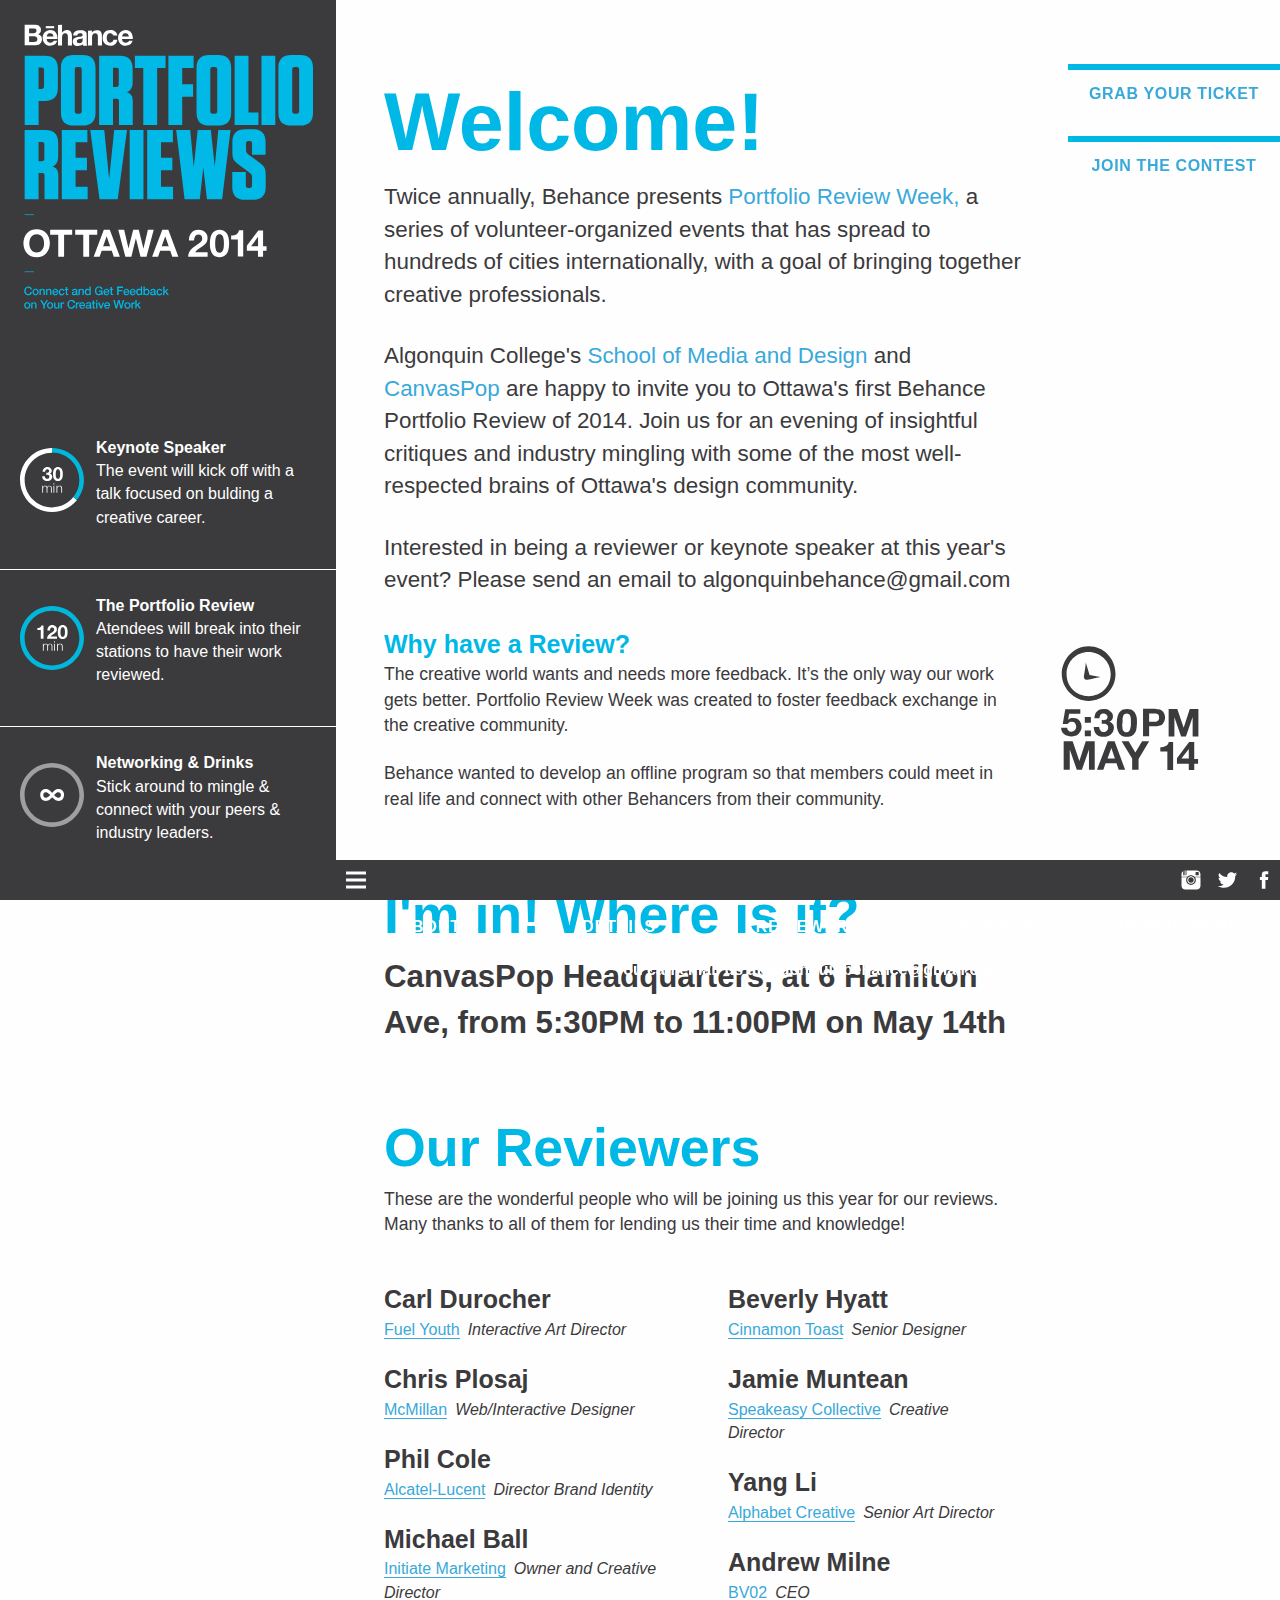
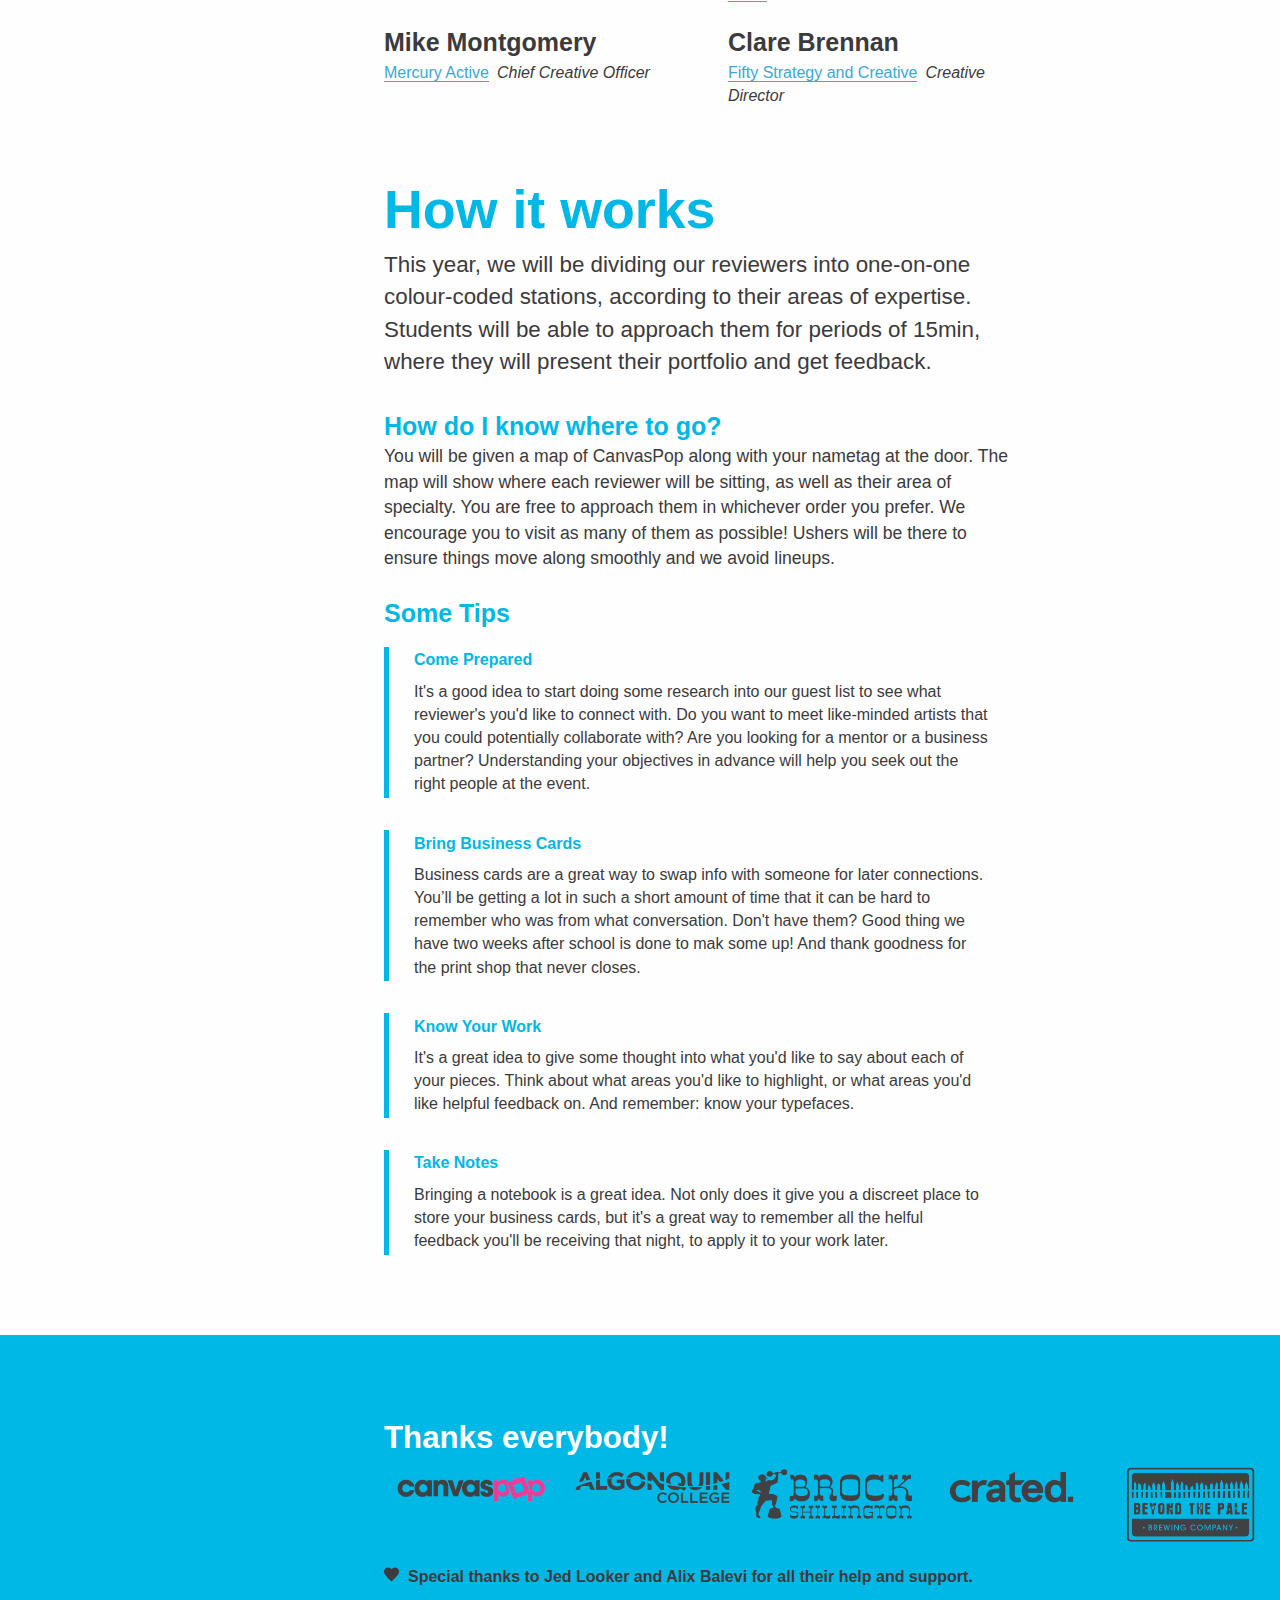
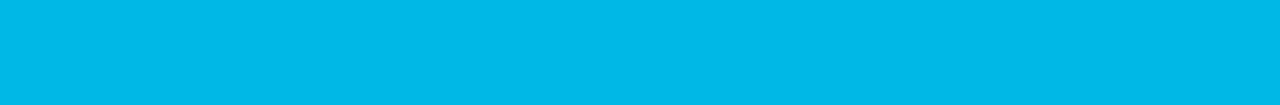
==== index.html @ 00e7b871 "Final Validation Errors" ====
<!doctype html>
<html>

<head>
    <meta charset="UTF-8">
    <meta name="handheldfriendly" content="true">
    <meta name="mobileoptimized" content="240">
    <meta name="viewport" content="width=device-width,intial-scale=1">
    <link href="css/general.css" rel="stylesheet">
	<link href="css/grid.css" rel="stylesheet">
	<link href="css/nav.css" rel="stylesheet">
    <title>Behance Portfolio Review 2014 · Ottawa</title>
    <link rel="shortcut icon" href='favicon.ico'>
	<link rel="aplle-touch-icon" href='apple-touch-icon.png'>
	<link rel="stylesheet" type="text/css" href="css/normalize.css" />
	<link rel="stylesheet" type="text/css" href="css/component.css" />
	<script src="js/modernizr.custom.js"></script>
    <meta name="description" content="Algonquin College and CanvasPop are happy to invite you to Ottawa's first Behance Portfolio Review of 2014. Join us for an evening of insightful critiques and industry mingling with some of the most well-respected brains of Ottawa's design community.">
    <meta name="author" content="Algonquin College Behance Portfolio Review">
</head>

<body>
	
	<div class="side-nav cl-effect-5">
		<a href="http://algonquinbehance.eventbrite.ca" class="get-ticket brand cuatro space" target="_blank">Grab your ticket</a>
		<a href="contest.html" class="get-ticket contest brand cuatro space">Join the contest</a>
		<img class="date-time" src="images/date-time.svg" alt="Event will be on May 14th ad 5:30pm">
	</div>
	
	<header class="grid">
		<a href="index.html" class="title unit unit-xs-1 unit-s-1 unit-m-1 unit-l-1"><img src="images/behance-title.svg" alt="event title"></a>
		<div class="schedule grid">
			<div class="schedule-part unit unit-xs-1 unit-s-1 unit-m-1 unit-l-1">
				<img class="icon-top" alt="" src="images/schedule1.svg">
				<p class="brand cinco">Keynote Speaker</p>
				<p class="cinco">The event will kick off with a talk focused on bulding a creative career.</p>
			</div>
			<div class="schedule-part unit unit-xs-1 unit-s-1 unit-m-1 unit-l-1">
				<img class="icon-top" alt="" src="images/schedule2.svg">
				<p class="brand cinco">The Portfolio Review</p>
				<p class="cinco">Atendees will break into their stations to have their work reviewed.</p>
			</div>
			<div class="schedule-part unit unit-xs-1 unit-s-1 unit-m-1 unit-l-1">
				<img class="icon-top" alt="" src="images/schedule3.svg">
				<p class="brand cinco">Networking & Drinks</p>
				<p class="cinco">Stick around to mingle & connect with your peers & industry leaders.</p>
			</div>
		</div>
	</header>
	
	<section id="about">
		<h1 class="white unit unit-s-1 unit-m-1 unit-l-1">Welcome!</h1>
		<p class="unit unit-s-1 unit-m-1 unit-l-1 p-large">Twice annually, Behance presents <a href="https://www.behance.net/reviews">Portfolio Review Week,</a> a series of volunteer-organized events that has spread to hundreds of cities internationally, with a goal of bringing together creative professionals.</p>
		<p class="unit unit-s-1 unit-m-1 unit-l-1 p-large">Algonquin College's <a href="http://www.algonquincollege.com/mediaanddesign/">School of Media and Design</a> and <a href="http://www.canvaspop.com">CanvasPop</a> are happy to invite you to Ottawa's first Behance Portfolio Review of 2014. Join us for an evening of insightful critiques and industry mingling with some of the most well-respected brains of Ottawa's design community.</p>
		<p class="unit unit-s-1 unit-m-1 unit-l-1 p-large">Interested in being a reviewer or keynote speaker at this year's event? Please send an email to algonquinbehance@gmail.com</p> 
		<h2 class="tres white unit unit-s-1 unit-m-1 unit-l-1">Why have a Review?</h2>
		<p class="unit unit-s-1 unit-m-1 unit-l-1 p-med">The creative world wants and needs more feedback. It’s the only way our work gets better. Portfolio Review Week was created to foster feedback exchange in the creative community.</p>
		<p class="unit unit-s-1 unit-m-1 unit-l-1 p-med">Behance wanted to develop an offline program so that members could meet in real life and connect with other Behancers from their community.</p>
	</section>
	
	<section id="details">
		<div class="grid">
			<h2 class="big-dos white unit unit-xs-1 unit-s-1 unit-m-1-1 unit-l-1-1">I'm in! Where is it?</h2>
			<p class="dos brand unit unit-xs-1 unit-s-1 unit-m-1 unit-l-1 no-margin">CanvasPop Headquarters, at 6 Hamilton Ave, from 5:30PM to 11:00PM on May 14th</p>
		</div>
	</section>	

	<section class="reviewers unit unit-s-1 unit-m-1 unit-l-1" id="reviewers">
		<h2 class="white big-dos">Our Reviewers</h2>
		<div class="grid">
			<p class="unit unit-s-1 unit-m-1 unit-l-1 p-med">These are the wonderful people who will be joining us this year for our reviews. Many thanks to all of them for lending us their time and knowledge!</p>
			<dl class="cl-effect-15 unit unit-xs-1 unit-s-1 unit-m-1 unit-l-1-2">
				<dt><a href="http://www.linkedin.com/in/carldurocher" target="_blank">Carl Durocher</a></dt>
				<dd><a href="http://www.fuelyouth.com/" target="_blank">Fuel Youth</a><em>Interactive Art Director</em></dd>
				<dt><a href="http://www.linkedin.com/pub/chris-plosaj/53/105/958" target="_blank">Chris Plosaj</a></dt>
				<dd><a href="http://www.mcmillanagency.com/" target="_blank">McMillan</a><em>Web/Interactive Designer</em></dd>
				<dt><a href="http://www.linkedin.com/pub/phil-cole/36/1a0/199" target="_blank">Phil Cole</a></dt>
				<dd><a href="http://www.alcatel-lucent.com/" target="_blank">Alcatel-Lucent</a><em>Director Brand Identity</em></dd>
				<dt><a href="http://www.linkedin.com/in/mgball" target="_blank">Michael Ball</a></dt>
				<dd><a href="http://www.getinitiated.ca/" target="_blank">Initiate Marketing</a><em>Owner and Creative Director</em></dd>
				<dt><a href="http://www.linkedin.com/pub/mike-montgomery/0/596/875" target="_blank">Mike Montgomery</a></dt>
				<dd><a href="http://www.mercuryactive.com/" target="_blank">Mercury Active</a><em>Chief Creative Officer</em></dd>
			</dl>
			<dl class="cl-effect-15 unit unit-xs-1 unit-s-1 unit-m-1 unit-l-1-2 gutter">
				<dt><a href="http://www.linkedin.com/in/beverlyhyatt" target="_blank">Beverly Hyatt</a></dt>
				<dd><a href="http://www.cinnamontoast.ca/?lang=en" target="_blank">Cinnamon Toast</a><em>Senior Designer</em></dd>
				<dt><a href="http://www.linkedin.com/pub/jamie-muntean/6/a47/a73" target="_blank">Jamie Muntean</a></dt>
				<dd><a href="http://speakeasycollective.tv/" target="_blank">Speakeasy Collective</a><em>Creative Director</em></dd>
				<dt><a href="http://www.linkedin.com/pub/yang-li-r-g-d/2a/8a/9a3" target="_blank">Yang Li</a></dt>
				<dd><a href="http://www.alphabetcreative.com/" target="_blank">Alphabet Creative</a><em>Senior Art Director</em></dd>
				<dt><a href="http://www.linkedin.com/in/andrewdmilne" target="_blank">Andrew Milne</a></dt>
				<dd><a href="http://www.bv02.com/" target="_blank">BV02</a><em>CEO</em></dd>
				<dt><a href="http://www.linkedin.com/pub/clare-brennan/11/b3b/165" target="_blank">Clare Brennan</a></dt>
				<dd><a href="http://www.fifty-sc.com/" target="_blank">Fifty Strategy and Creative</a><em>Creative Director</em></dd>
			</dl>
		</div>
	</section>
	
	<section id="works">
		<h2 class="big-dos white unit unit-s-1 unit-m-1 unit-l-1">How it works</h2>
		<p class="unit unit-s-1 unit-m-1 unit-l-1 p-large">This year, we will be dividing our reviewers into one-on-one colour-coded stations, according to their areas of expertise. Students will be able to approach them for periods of 15min, where they will present their portfolio and get feedback.</p>
		<h3 class="white unit unit-s-1 unit-m-1 unit-l-1">How do I know where to go?</h3>
		<p class="unit unit-s-1 unit-m-1 unit-l-1 p-med">You will be given a map of CanvasPop along with your nametag at the door. The map will show where each reviewer will be sitting, as well as their area of specialty. You are free to approach them in whichever order you prefer. We encourage you to visit as many of them as possible! Ushers will be there to ensure things move along smoothly and we avoid lineups.</p>
		<h3 class="white unit unit-s-1 unit-m-1 unit-l-1">Some Tips</h3>
		<dl class="unit unit-s-1 unit-m-1 unit-l-1 indent">
			<dt class="cinco white">Come Prepared</dt>
			<dd class="cinco">It's a good idea to start doing some research into our guest list to see what reviewer's you'd like to connect with. Do you want to meet like-minded artists that you could potentially collaborate with? Are you looking for a mentor or a business partner? Understanding your objectives in advance will help you seek out the right people at the event.</dd>
			<dt class="cinco white">Bring Business Cards</dt>
			<dd class="cinco">Business cards are a great way to swap info with someone for later connections. You’ll be getting a lot in such a short amount of time that it can be hard to remember who was from what conversation. Don't have them? Good thing we have two weeks after school is done to mak some up! And thank goodness for the print shop that never closes.</dd>
			<dt class="cinco white">Know Your Work</dt>
			<dd class="cinco">It's a great idea to give some thought into what you'd like to say about each of your pieces. Think about what areas you'd like to highlight, or what areas you'd like helpful feedback on. And remember: know your typefaces.</dd>
			<dt class="cinco white">Take Notes</dt>
			<dd class="cinco">Bringing a notebook is a great idea. Not only does it give you a discreet place to store your business cards, but it's a great way to remember all the helful feedback you'll be receiving that night, to apply it to your work later.</dd>
		</dl>
	</section>

	<div id="sponsors">
		<h2 class="actual-white unit unit-s-1 unit-m-1 unit-l-1">Thanks everybody!</h2>

		<div class="grid">
			<a class="unit unit-xs-1 unit-s-1-2 unit-m-1-2 unit-l-1-5" href="http://www.canvaspop.com" target="_blank"><img src="images/logos/canvas-pop.png" class="flex-img" alt="canvaspop logo"></a>
			<a class="unit unit-xs-1 unit-s-1-2 unit-m-1-2 unit-l-1-5" href="http://www.algonquincollege.com/mediaanddesign/" target="_blank"><img src="images/logos/algonquin.png" class="flex-img" alt="canvaspop logo"></a>
			<a class="unit unit-xs-1 unit-s-1-2 unit-m-1-2 unit-l-1-5" href="" target="_blank"><img src="images/logos/brock.png" class="flex-img" alt="canvaspop logo"></a>
			<a class="unit unit-xs-1 unit-s-1-2 unit-m-1-2 unit-l-1-5" href="http://www.crated.com" target="_blank"><img src="images/logos/crated.png" class="flex-img" alt="crated logo"></a>
			<a class="unit unit-xs-1 unit-s-1-2 unit-m-1-2 unit-l-1-5" href="http://www.beyondthepale.ca/" target="_blank"><img src="images/logos/beyondthepale.png" class="flex-img" alt="crated logo"></a>
			
			<p class="brand unit unit-xs-1 unit-s-1 unit-m-1 unit-l-1 heart">Special thanks to Jed Looker and Alix Balevi for all their help and support.</p>
		</div>
	</div>
				
	<footer class="init-footer grid">
		<div class="unit unit-xs-1-2 unit-s-1-2 unit-m-1-2 unit-l-1-2">
			<a href="#" class="nav-btn hide-text"></a>
		</div>
		<div class="social2 unit unit-xs-1-2 unit-s-1-2 unit-m-1-2 unit-l-1-2 grid">
			<a href="http://instagram.com/acbehance"><i class="instagram unit unit-s-1-3 unit-m-1-3 unit-l-1-3"></i></a>
			<a href="http://twitter.com/algonquindesign"><i class="twitter unit unit-s-1-3 unit-m-1-3 unit-l-1-3"></i></a>
			<a href="http://www.facebook.com/algonquindesign"><i class="facebook unit unit-s-1-3 unit-m-1-3 unit-l-1-3"></i></a>
		</div>

		<nav class="nav nav-top cl-effect-4" data-state="collapsed">
			<ul class="grid">
				<li class="brand space unit unit-xs-1 unit-s-1 unit-m-1 unit-l-1-5"><a href="#about">About</a></li>
				<li class="brand space unit unit-xs-1 unit-s-1-2 unit-m-1-2 unit-l-1-5"><a href="#details">Details</a></li>
				<li class="brand space unit unit-xs-1 unit-s-1-2 unit-m-1-2 unit-l-1-5"><a href="#reviewers">Reviewers</a></li>
				<li class="brand space unit unit-xs-1 unit-s-1-2 unit-m-1-2 unit-l-1-5"><a href="#sponsors">Sponsors</a></li>
				<li class="brand space unit unit-xs-1 unit-s-1-2 unit-m-1-2 unit-l-1-5"><a href="#works">How it works</a></li>
				<li class="brand space unit unit-xs-1 unit-s-1 unit-m-1 unit-l-1-1 email">You can email us at algonquinbehance@gmail.com</li>
			</ul>
		</nav>
	</footer>
	
	<script src="js/nav.js"></script>
	
</body>
</html>
---- css/general.css ----
@charset "UTF-8";
/* Responsive Setup */

@-moz-viewport {width: device-width; scale: 1;}
@-ms-viewport {width: device-width; scale: 1;}
@-webkit-viewport {width: device-width; scale: 1;}
@-o-viewport {width: device-width; scale: 1;}
@viewport {width: device-width; scale: 1;}

html {
	-moz-text-size-adjust: 100%;	
	-ms-text-size-adjust: 100%;	
	-webkit-text-size-adjust: 100%;	
	-o-text-size-adjust: 100%;	
	text-size-adjust: 100%;	
}

*{margin:0;}

/*CSS Starts*/

html, body {
	background-color: #fffefe;
	font-family: Helvetica, sans-serif;
	font-weight: 400;
	line-height: 1.45;
	color: #3B3A3C;
	font-size: .9em;
	padding: 0 0 1.45em 0;
	font-family: 'Helvetica Neue', Helvetica, sans-serif;
}

header {
	background-color: #3B3A3C;
}

.title {
	margin: 0 0 -1em;
}

/* Schedule */

.schedule {
	text-align: center;
	overflow: hidden;
	background-color: #3B3A3C;
	color: #fff;
	margin-top: 0;
	text-align: left;
}

.schedule-part {
	border-bottom: solid 1px white;
	margin: 1.25em 0;
	padding-left: 1.25em;
}

.schedule-part p{
	max-width: 80%;
	margin: 0rem 2rem 0rem;
}

.schedule-part:last-child {
	border-bottom: none;
}

.icon-top {
	float: left;
	height: 4rem;
	margin: 0rem 2% 0.75rem;
}

@media only screen and (min-width: 38em) {
	
	html, body {
		padding: 0 0 1.95em 0;
	}
	
	header {
		position: fixed;
		left: 0;
		top: 0;
		bottom:0;
		height: 100%;
		max-width: 21rem;
		z-index: 8000;
	}
	
	.schedule-part {
		margin: .5rem 0 1rem;
		padding-left:1.25em;
	}

	.schedule-part p{
		max-width: 15rem;
		margin: 0 auto 0rem;
	}

	.schedule-part>.cinco{
		max-width: 16rem;
		margin: 0rem auto 0rem;
	}
		
	.icon-top {
		float: left;
		height: 4rem;
		margin: .75em .75em 0 0;
	}
	
}

.main {
	position: relative;
	max-width: 50rem;
	margin: 0 auto;
	padding: 3rem;
}

::selection {
	color: #fff;
	background: #00B8E6;
}

p {margin-bottom: 1.3em;}

.p-large {
	font-size: 1.4em;
}

.p-med {
	font-size: 1.1em;
}

h1, .uno {
  margin-top: 0;
  font-size: 5.05em;
}

.big-dos {
	font-size: 3.36em;
}

h2, .dos {font-size: 1.953em;}

h3, dt, .tres {font-size: 1.563em;}

h4, dd,f .cuatro {font-size: 1.25em;}

h5, .cinco {font-size: 1em;}

small, .font_small {font-size: 0.75em;}

.no-margin {
	margin-bottom: 0;
}

.flex-img {
	width: 100%;
	display: block;
	margin: 0 auto;
}

section {
	max-width: 95%;
	margin: 3rem auto 0;
}

ul {
	list-style: none;
}

em {
	margin-left:8px;
	color: #3b3a3c;
}

a {
	text-decoration: none;
	color: #38a9d9;
	-webkit-transition: all 200ms ease-in;
	transition: all 200ms ease-in;
}

dd {
	font-size: 1em;
}

dd a{
	color: #38a9d9;
	border-bottom: 0.09em solid #38a9d9;
	-webkit-transition: all 200ms ease-in;
	transition: all 200ms ease-in;
}

p>a:hover,
p>a:active,
p>a:focus,
dd a:hover,
dd a:active,
dd a:focus{
	color: #3a5d78;
	border-bottom: 2px solid #3a5d78;
}

dt {
	font-weight: 800;
	margin-top: .5rem;
	padding-top: .5em;
	position: relative;
}

dt a {
	color: #3B3A3C;
}

dt>a:after {
    opacity: 0;
    content: url(../images/arrow.svg);
    position:relative;
    left:13px;
    top:2px;
    -webkit-transition: -webkit-transform 0.4s, opacity 0.3s ease-in-out;
	-moz-transition: -moz-transform 0.4s, opacity 0.3s ease-in-out;
	transition: transform 0.4s, opacity 0.3s ease-in-out;
	-webkit-transform: translateX(20px);
	-moz-transform: translateX(20px);
	transform: translateX(20px);
}

dt>a:hover:after,
dt>a:active:after,
dt>a:focus:after {
    opacity: 1;
	-webkit-transform: translateX(0px);
	-moz-transform: translateX(0px);
	transform: translateX(0px);
}

.indent {
	padding-right: 2em;
}

.indent>dt{
	padding-top: 0.1em;
	padding-bottom: 0.5em; 
	border-left: 5px solid #00B8E6;
	padding-left: 25px;
	margin-top: 1rem;
}

.indent>dd{
	padding-bottom: 0.15em; 
	border-left: 5px solid #00B8E6;
	padding-left: 25px;
	margin-bottom: 2rem;
}

.white, .teal {
	color: #00B8E6;
}

.actual-white {
	color: #fff;
}

.brand {
	font-weight: 800;
}

.space {
	letter-spacing: 0.04em;
}

.logos {
	padding-bottom: .5em;
}

/* Ticket */

.contest, .get-ticket, .button {
	text-align: center;
	text-transform: uppercase;
	background-color: none;
	border-top: solid 6px #00B8E6;
	background-color: rgba(255,255,255,.2);
	-webkit-transition: all 300ms ease-in-out;
	transition: all 300ms ease-in-out;
}

.button {
	position: relative;
}

.margin-bottom {
	margin-bottom: 3.25em;
}

.get-ticket {
	position: fixed;
	top: 0rem;
	width: 100%;
	z-index: 9000;
}

.contest {top: 3rem;}

.date-time {
	display: none;
}

#sponsors {
	margin: 3rem auto 0;
	background-color: #00B8E6;
	width: 100%;
	z-index: 1000;
	padding: 2% 5%;
}

@media only screen and (min-width: 38em) {
	
	section {
		max-width: 40rem;
		margin: 4em 5% 0 24em;
	}
	
	.get-ticket {
		top: 4em;
		max-width: 13.25em;
		padding: 0.3em;
		right: 0rem;
	}
	
	.contest {
		top: 8.5em;
	}
	
	#sponsors {
		z-index: 1000;
		position: absolute;
		padding: 5em 0 6em 24em;
		background-color: #00B8E6;
		right: 0;
	}
	
	.date-time {
		display: block;
		width: 12em;
		position: fixed;
		right: 3.5em;
		bottom: 6em;
	}

}

footer, .resp-footer {
	position: fixed;
	background-color: #3B3A3C;
	left: 0;
	right: 0;
	bottom:0;
	text-align: center;
}

.social {
	overflow: hidden;
	text-align: right;
}

.social2 {
	text-align: right;
}

.social i, .social2 i {
	width: 2rem;
	background-position: center center;
	background-repeat: no-repeat;
}

.twitter {
	height: 2rem;
	background-image: url(../images/twitter.svg);
}

.instagram {
	height: 1.5rem;
	background-image: url(../images/instagram.svg);
}

.twitter:hover {
	height: 2rem;
	background-image: url(../images/twitter-blue.svg);
}

.instagram:hover {
	height: 1.5rem;
	background-image: url(../images/instagram-blue.svg);
}

.facebook {
	height: 1.5rem;
	background-image: url(../images/facebook.svg);
}

.facebook:hover {
	height: 1.5rem;
	background-image: url(../images/facebook-blue.svg);
}

.heart {
	position: relative;
	text-indent: 24px;
	padding-top: 1em;
}

.heart:before {
	position: absolute;
	content: url(../images/heart-01.svg);
	height: 15px;
	width: 15px;
	left: -24px;
}

.email {
	color: #fff;
	padding: 0.5em 0 1em;
}

@media only screen and (min-width: 38em) {

	html, body {
		font-size: 1em;
	}
}
---- css/grid.css ----
.grid {
  margin: 0;
  padding: 0;
  letter-spacing: -0.31em;
  text-rendering: optimizespeed;
  display: -webkit-flex;
  -webkit-flex-flow: row wrap;
  display: -ms-flexbox;
  -ms-flex-flow: row wrap;
}

.grid-bottom {
  -webkit-align-items: flex-end;
  -ms-align-items: flex-end;
}

.grid-middle {
  -webkit-align-items: center;
  -ms-align-items: center;
}

.opera-only :-o-prefocus, .grid {
  word-spacing: -0.43em;
}

.unit {
  letter-spacing: normal;
  text-rendering: auto;
  vertical-align: middle;
  word-spacing: normal;
  display: inline-block;
  visibility: visible;
}

.grid-bottom .unit {
  vertical-align: bottom;
}

.grid--middle .unit {
  vertical-align: middle;
}

.unit-xs-hidden {
  display: none;
  visibility: hidden;
}

.unit-xs-1 {
  display: block;
  visibility: visible;
  width: 100%;
}

.unit-offset-xs-0 {
  margin-left: 0;
}

.unit-xs-1-2 {
  width: 50.0000%;
}

.unit-offset-xs-1-2 {
  margin-left: 50.0000%;
}

.unit-xs-1-3 {
  width: 33.3333%;
}

.unit-offset-xs-1-3 {
  margin-left: 33.3333%;
}

.unit-xs-2-3 {
  width: 66.6667%;
}

.unit-offset-xs-2-3 {
  margin-left: 66.6667%;
}

.unit-xs-1-2,.unit-xs-1-3,.unit-xs-2-3 {
  display: inline-block;
  visibility: visible;
}

@media only screen and (min-width: 25em) {

.unit-s-hidden {
  display: none;
  visibility: hidden;
}

.unit-s-1 {
  display: block;
  visibility: visible;
  width: 100%;
}

.unit-offset-s-0 {
  margin-left: 0;
}

.unit-s-1-2 {
  width: 50.0000%;
}

.unit-offset-s-1-2 {
  margin-left: 50.0000%;
}

.unit-s-1-3 {
  width: 33.3333%;
}

.unit-offset-s-1-3 {
  margin-left: 33.3333%;
}

.unit-s-2-3 {
  width: 66.6667%;
}

.unit-offset-s-2-3 {
  margin-left: 66.6667%;
}

.unit-s-1-4 {
  width: 25.0000%;
}

.unit-offset-s-1-4 {
  margin-left: 25.0000%;
}

.unit-s-3-4 {
  width: 75.0000%;
}

.unit-offset-s-3-4 {
  margin-left: 75.0000%;
}

.unit-s-1-2,.unit-s-1-3,.unit-s-2-3,.unit-s-1-4,.unit-s-3-4 {
  display: inline-block;
  visibility: visible;
}

}

@media only screen and (min-width: 38em) {
	
.unit-m-hidden {
  display: none;
  visibility: hidden;
}

.unit-m-1 {
  display: block;
  visibility: visible;
  width: 100%;
}

.unit-offset-m-0 {
  margin-left: 0;
}

.unit-m-1-2 {
  width: 50.0000%;
}

.unit-offset-m-1-2 {
  margin-left: 50.0000%;
}

.unit-m-1-3 {
  width: 33.3333%;
}

.unit-offset-m-1-3 {
  margin-left: 33.3333%;
}

.unit-m-2-3 {
  width: 66.6667%;
}

.unit-offset-m-2-3 {
  margin-left: 66.6667%;
}

.unit-m-1-4 {
  width: 25.0000%;
}

.unit-offset-m-1-4 {
  margin-left: 25.0000%;
}

.unit-m-3-4 {
  width: 75.0000%;
}

.unit-offset-m-3-4 {
  margin-left: 75.0000%;
}

.unit-m-1-2,.unit-m-1-3,.unit-m-2-3,.unit-m-1-4,.unit-m-3-4 {
  display: inline-block;
  visibility: visible;
}

}

@media only screen and (min-width: 60em) {
	
	.gutter {
	  padding-left: 1.5rem;
	  padding-right: 1.5rem;
	}

	.gutter-half, .gutter-1-2 {
	  padding-left: 0.7500rem;
	  padding-right: 0.7500rem;
	}

	.gutter-double, .gutter-2 {
	  padding-left: 3.0000rem;
	  padding-right: 3.0000rem;
	}

	.gutter-left {
	  padding-left: 1.5000rem;
	}

.unit-l-hidden {
  display: none;
  visibility: hidden;
}

.unit-l-1 {
  display: block;
  visibility: visible;
  width: 100%;
}

.unit-offset-l-0 {
  margin-left: 0;
}

.unit-l-1-2 {
  width: 50.0000%;
}

.unit-offset-l-1-2 {
  margin-left: 50.0000%;
}

.unit-l-1-3 {
  width: 33.3333%;
}

.unit-offset-l-1-3 {
  margin-left: 33.3333%;
}

.unit-l-2-3 {
  width: 66.6667%;
}

.unit-offset-l-2-3 {
  margin-left: 66.6667%;
}

.unit-l-1-4 {
  width: 25.0000%;
}

.unit-offset-l-1-4 {
  margin-left: 25.0000%;
}

.unit-l-3-4 {
  width: 75.0000%;
}

.unit-offset-l-3-4 {
  margin-left: 75.0000%;
}

.unit-l-1-5 {
  width: 20.0000%;
}

.unit-offset-l-1-5 {
  margin-left: 20.0000%;
}

.unit-l-2-5 {
  width: 40.0000%;
}

.unit-offset-l-2-5 {
  margin-left: 40.0000%;
}

.unit-l-3-5 {
  width: 60.0000%;
}

.unit-offset-l-3-5 {
  margin-left: 60.0000%;
}

.unit-l-4-5 {
  width: 80.0000%;
}

.unit-offset-l-4-5 {
  margin-left: 80.0000%;
}

.unit-l-1-6 {
  width: 16.6667%;
}

.unit-offset-l-1-6 {
  margin-left: 16.6667%;
}

.unit-l-5-6 {
  width: 83.3333%;
}

.unit-offset-l-5-6 {
  margin-left: 83.3333%;
}

.unit-l-1-7 {
  width: 14.2857%;
}

.unit-offset-l-1-7 {
  margin-left: 14.2857%;
}

.unit-l-2-7 {
  width: 28.5714%;
}

.unit-offset-l-2-7 {
  margin-left: 28.5714%;
}

.unit-l-3-7 {
  width: 42.8571%;
}

.unit-offset-l-3-7 {
  margin-left: 42.8571%;
}

.unit-l-4-7 {
  width: 57.1429%;
}

.unit-offset-l-4-7 {
  margin-left: 57.1429%;
}

.unit-l-5-7 {
  width: 71.4286%;
}

.unit-offset-l-5-7 {
  margin-left: 71.4286%;
}

.unit-l-6-7 {
  width: 85.7143%;
}

.unit-offset-l-6-7 {
  margin-left: 85.7143%;
}

.unit-l-1-8 {
  width: 12.5000%;
}

.unit-offset-l-1-8 {
  margin-left: 12.5000%;
}

.unit-l-3-8 {
  width: 37.5000%;
}

.unit-offset-l-3-8 {
  margin-left: 37.5000%;
}

.unit-l-5-8 {
  width: 62.5000%;
}

.unit-offset-l-5-8 {
  margin-left: 62.5000%;
}

.unit-l-7-8 {
  width: 87.5000%;
}

.unit-offset-l-7-8 {
  margin-left: 87.5000%;
}

.unit-l-1-2,.unit-l-1-3,.unit-l-2-3,.unit-l-1-4,.unit-l-3-4,.unit-l-1-5,.unit-l-2-5,.unit-l-3-5,.unit-l-4-5,.unit-l-1-6,.unit-l-5-6,.unit-l-1-7,.unit-l-2-7,.unit-l-3-7,.unit-l-4-7,.unit-l-5-7,.unit-l-6-7,.unit-l-1-8,.unit-l-3-8,.unit-l-5-8,.unit-l-7-8 {
  display: inline-block;
  visibility: visible;
}

}
---- css/nav.css ----
nav a{
	font-size: 1em;
}

.nav-btn,
.nav-btn:link,
.nav-btn:visited{
	position: relative;
	display: block;
	height: 40px;
    margin: 0 0;
	background: url('../images/nav-icon.svg') no-repeat 0px center;
	text-align: left;
}

.nav-btn,
.nav-btn:hover,
.nav-btn:active{
	background: url('../images/nav-icon-blue.svg') no-repeat 0px center;
}

.nav-top {
    width: 100%;
    margin: 0 0;
    position:relative;
    text-align:center;
}

.resp-footer {
	display: none;
}

/*Toggle Nav*/

.nav-top {
    max-height: 0px;
    -webkit-transition: max-height 350ms linear;
}

.nav-top[data-state="expanded"]{
    max-height: 15em;
    height: 100%;
}

@media only screen and (min-width: 38em) {
	
	footer.init-footer {
		display: block;
		margin-left: 21em;
		z-index: 9000;
	}
	
	.resp-footer {
		display: none;
	}
	
}
---- css/component.css ----
*,
*:after,
*::before {
    -webkit-box-sizing: border-box;
    -moz-box-sizing: border-box;
    box-sizing: border-box;
}

nav a {
	position: relative;
	display: inline-block;
	margin: 15px 0 7px;
	outline: none;
	color: #fff;
	text-decoration: none;
	text-transform: uppercase;
	letter-spacing: 0.06em;
	text-align: left;
}


/* Effect 4: bottom border enlarge */
.cl-effect-4 a {
	padding: 0 0 5px;
}

.cl-effect-4 a::after {
	position: absolute;
	top: -8px;
	left: 0;
	right:0;
	width: 100%;
	height: 1px;
	background: #00B8E6;
	content: '';
	opacity: 0;
	-webkit-transition: height 0.3s, opacity 0.3s, -webkit-transform 0.3s;
	-moz-transition: height 0.3s, opacity 0.3s, -moz-transform 0.3s;
	transition: height 0.3s, opacity 0.3s, transform 0.3s;
	-webkit-transform: translateY(-10px);
	-moz-transform: translateY(-10px);
	transform: translateY(-10px);
}

.cl-effect-4 a:hover::after,
.cl-effect-4 a:focus::after {
	height: 5px;
	opacity: 1;
	-webkit-transform: translateY(0px);
	-moz-transform: translateY(0px);
	transform: translateY(0px);
}

/* Effect 4: bottom border enlarge */

.cl-effect-5 a {
	padding: .75em 0.75em;
}

.cl-effect-5 a::after {
	position: absolute;
	top: -5px;
	left: 0;
	width: 100%;
	height: 1px;
	background: rgba(0, 184, 230,.1);
	border: solid 5px #00B8E6;
	content: '';
	opacity: 0;
	-webkit-transition: height 0.3s, opacity 0.3s, -webkit-transform 0.3s;
	-moz-transition: height 0.3s, opacity 0.3s, -moz-transform 0.3s;
	transition: height 0.3s, opacity 0.3s, transform 0.3s;
}

.cl-effect-5 a:hover::after,
.cl-effect-5 a:focus::after {
	height: 3.5em;
	opacity: 1;

}
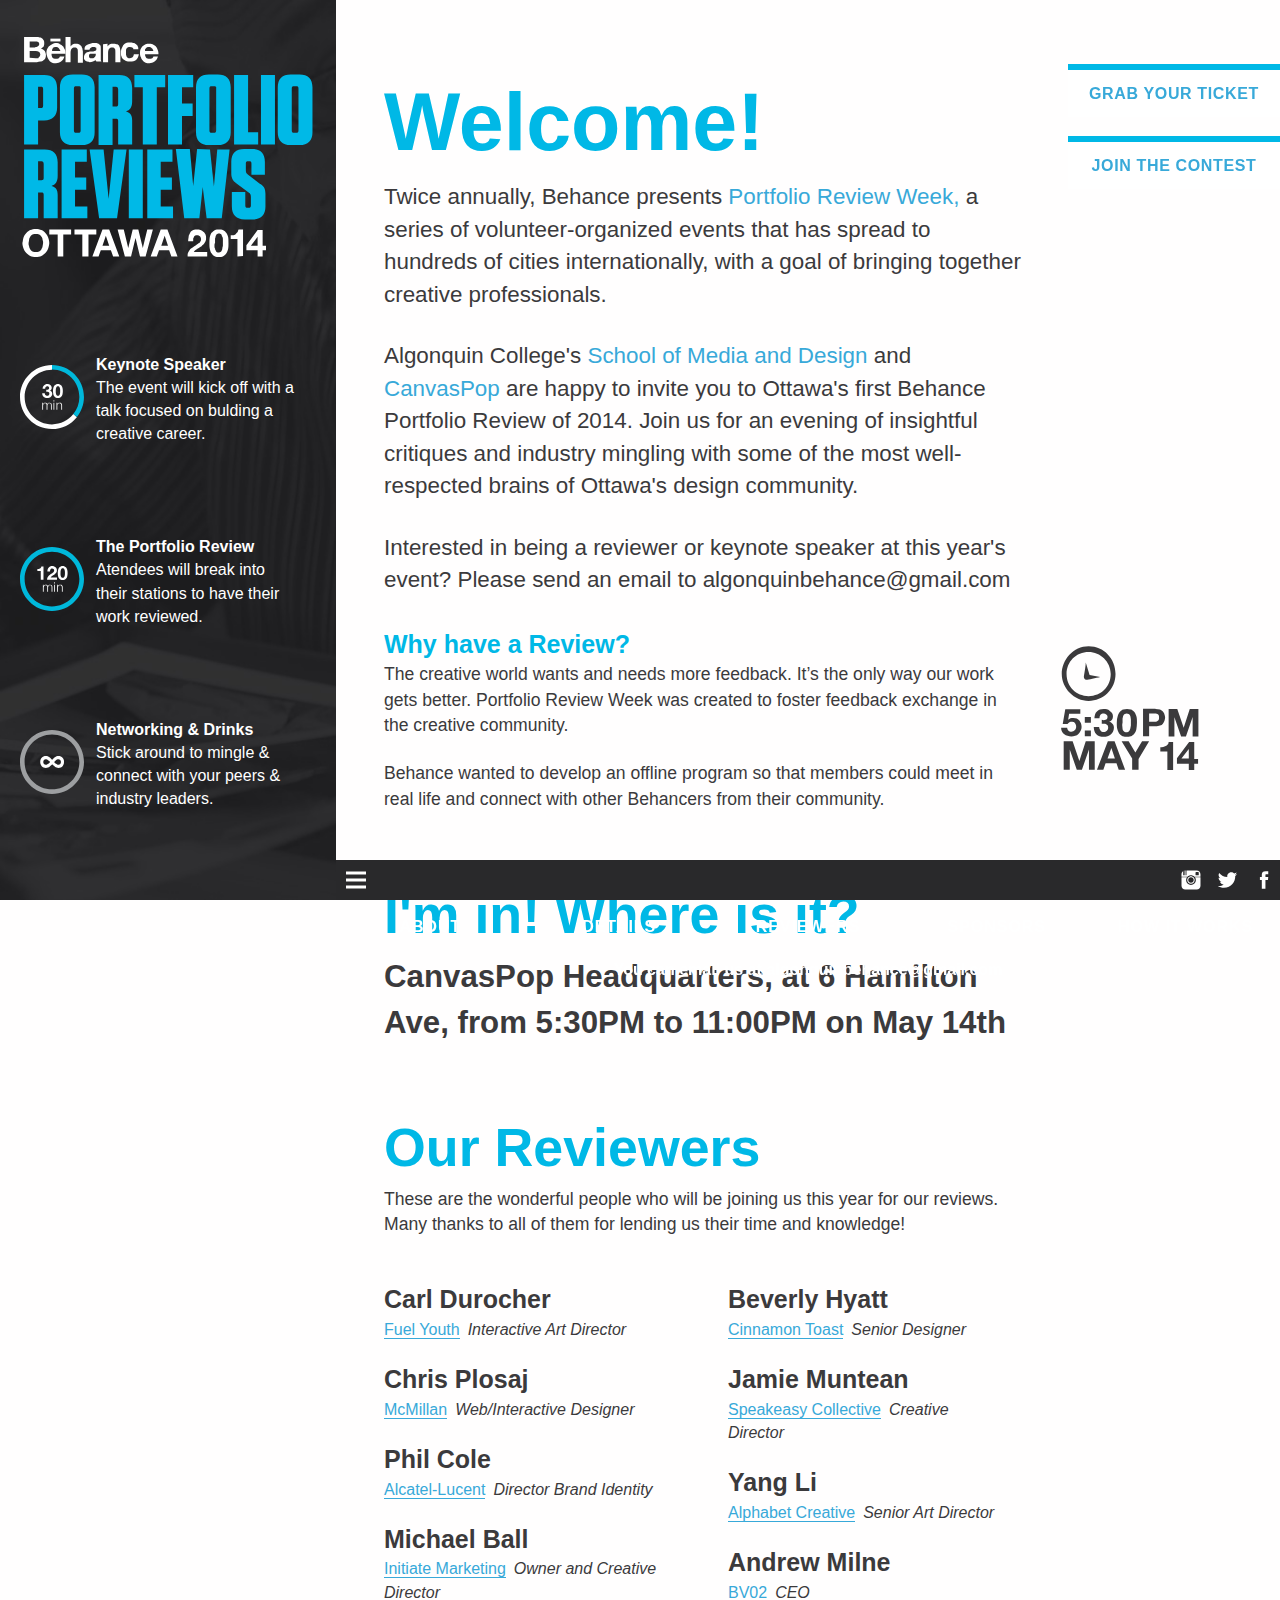
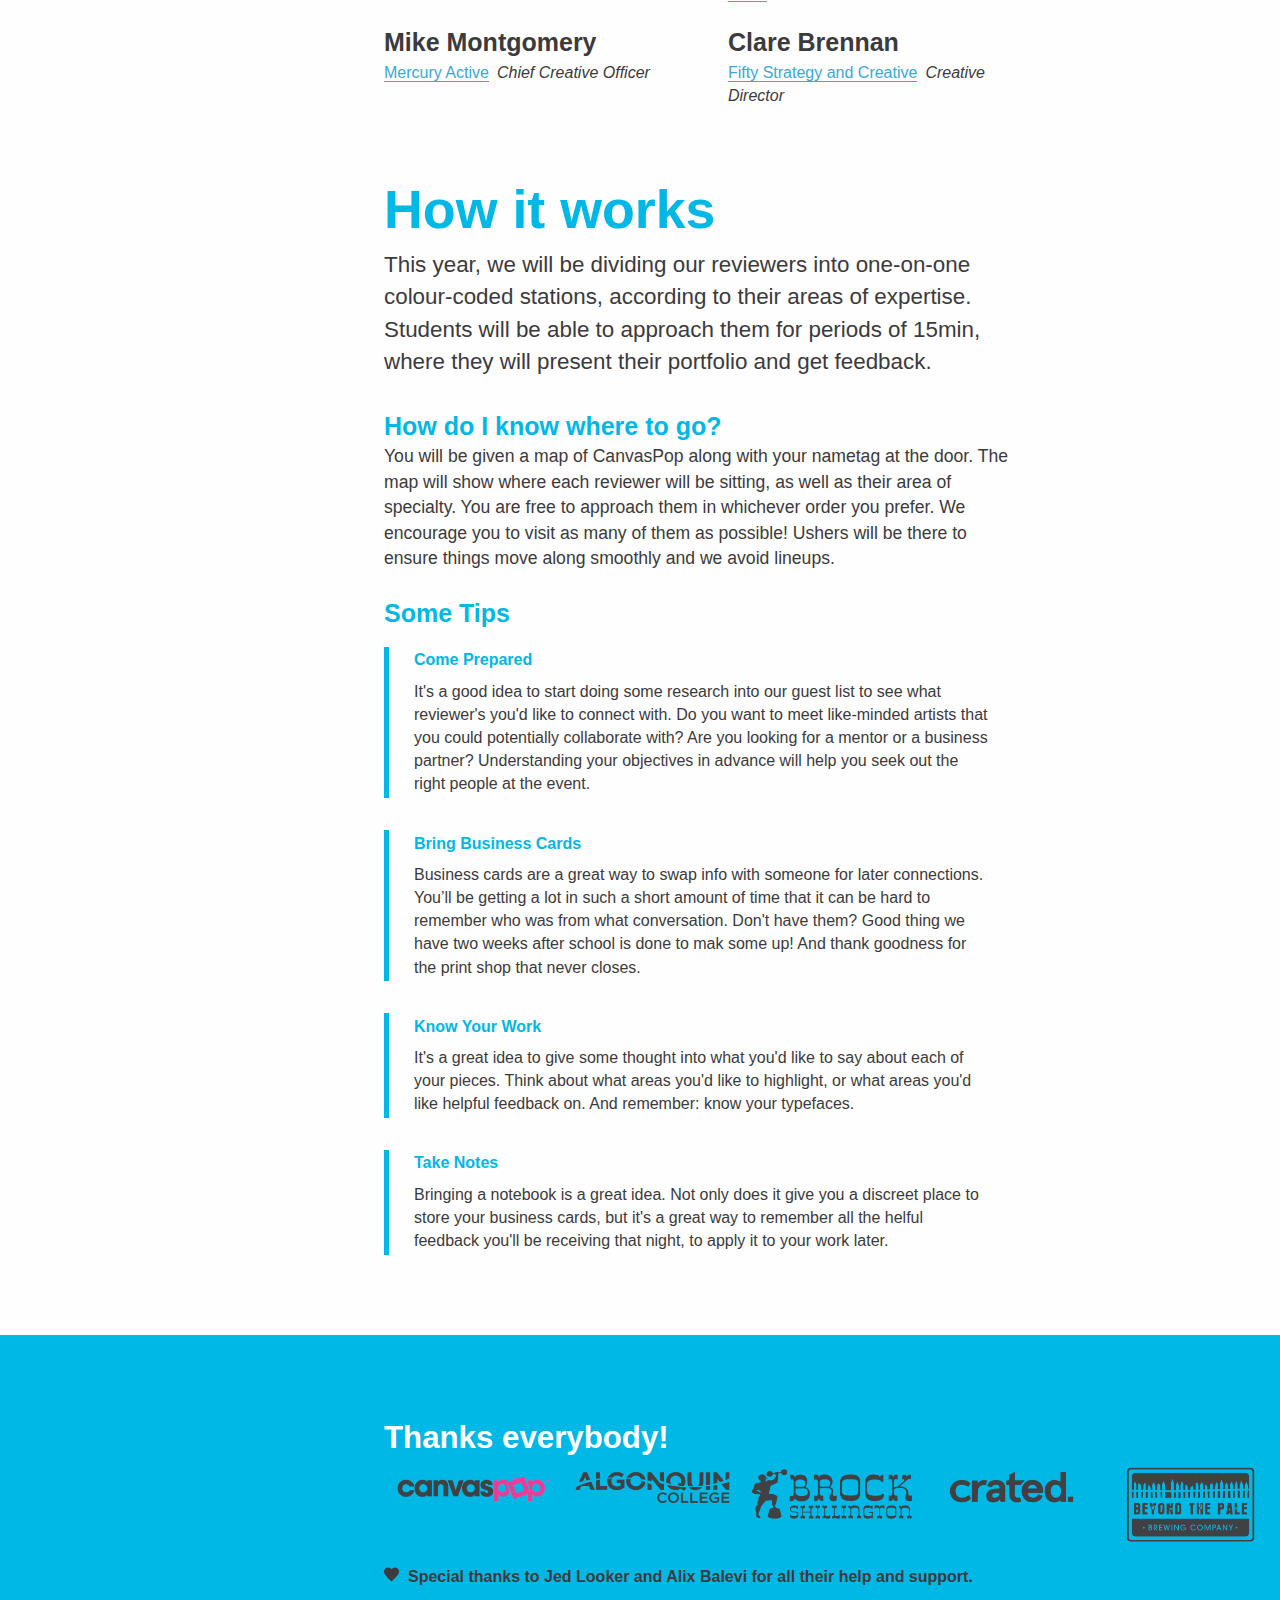
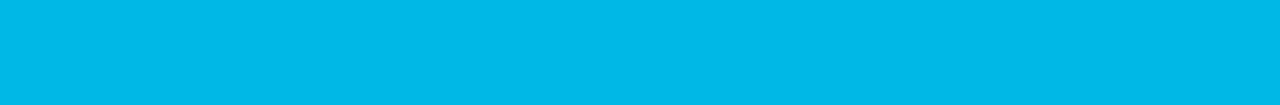
==== commit 29a14c9b: "Margin Fix" ====
--- a/index.html
+++ b/index.html
@@ -29,22 +29,20 @@
 	
 	<header class="grid">
 		<a href="index.html" class="title unit unit-xs-1 unit-s-1 unit-m-1 unit-l-1"><img src="images/behance-title.svg" alt="event title"></a>
-		<div class="schedule grid">
-			<div class="schedule-part unit unit-xs-1 unit-s-1 unit-m-1 unit-l-1">
-				<img class="icon-top" alt="" src="images/schedule1.svg">
-				<p class="brand cinco">Keynote Speaker</p>
-				<p class="cinco">The event will kick off with a talk focused on bulding a creative career.</p>
-			</div>
-			<div class="schedule-part unit unit-xs-1 unit-s-1 unit-m-1 unit-l-1">
-				<img class="icon-top" alt="" src="images/schedule2.svg">
-				<p class="brand cinco">The Portfolio Review</p>
-				<p class="cinco">Atendees will break into their stations to have their work reviewed.</p>
-			</div>
-			<div class="schedule-part unit unit-xs-1 unit-s-1 unit-m-1 unit-l-1">
-				<img class="icon-top" alt="" src="images/schedule3.svg">
-				<p class="brand cinco">Networking & Drinks</p>
-				<p class="cinco">Stick around to mingle & connect with your peers & industry leaders.</p>
-			</div>
+		<div class="schedule-part unit unit-xs-1 unit-s-1 unit-m-1 unit-l-1">
+			<img class="icon-top" alt="" src="images/schedule1.svg">
+			<p class="brand cinco">Keynote Speaker</p>
+			<p class="cinco">The event will kick off with a talk focused on bulding a creative career.</p>
+		</div>
+		<div class="schedule-part unit unit-xs-1 unit-s-1 unit-m-1 unit-l-1">
+			<img class="icon-top" alt="" src="images/schedule2.svg">
+			<p class="brand cinco">The Portfolio Review</p>
+			<p class="cinco">Atendees will break into their stations to have their work reviewed.</p>
+		</div>
+		<div class="schedule-part unit unit-xs-1 unit-s-1 unit-m-1 unit-l-1">
+			<img class="icon-top" alt="" src="images/schedule3.svg">
+			<p class="brand cinco">Networking & Drinks</p>
+			<p class="cinco">Stick around to mingle & connect with your peers & industry leaders.</p>
 		</div>
 	</header>
 	
--- a/css/general.css
+++ b/css/general.css
@@ -26,16 +26,16 @@
 	line-height: 1.45;
 	color: #3B3A3C;
 	font-size: .9em;
-	padding: 0 0 1.45em 0;
+	padding: 3rem 0 1.45em 0;
 	font-family: 'Helvetica Neue', Helvetica, sans-serif;
 }
 
 header {
 	background-color: #3B3A3C;
-}
-
-.title {
-	margin: 0 0 -1em;
+	background: url(../images/header-background.jpg);
+	background-attachment: scroll;
+	background-size: cover;
+	background-position: left center;
 }
 
 /* Schedule */
@@ -43,21 +43,20 @@
 .schedule {
 	text-align: center;
 	overflow: hidden;
-	background-color: #3B3A3C;
 	color: #fff;
 	margin-top: 0;
 	text-align: left;
 }
 
 .schedule-part {
-	border-bottom: solid 1px white;
-	margin: 1.25em 0;
+	margin: 1em 0;
 	padding-left: 1.25em;
 }
 
 .schedule-part p{
 	max-width: 80%;
-	margin: 0rem 2rem 0rem;
+	margin: 0;
+	color: #fff;
 }
 
 .schedule-part:last-child {
@@ -67,7 +66,7 @@
 .icon-top {
 	float: left;
 	height: 4rem;
-	margin: 0rem 2% 0.75rem;
+	margin: 0rem 3% 0.75rem;
 }
 
 @media only screen and (min-width: 38em) {
@@ -87,17 +86,16 @@
 	}
 	
 	.schedule-part {
-		margin: .5rem 0 1rem;
+		margin: 0;
 		padding-left:1.25em;
 	}
 
 	.schedule-part p{
+		margin: 0;
 		max-width: 15rem;
-		margin: 0 auto 0rem;
 	}
 
 	.schedule-part>.cinco{
-		max-width: 16rem;
 		margin: 0rem auto 0rem;
 	}
 		
@@ -282,7 +280,7 @@
 	text-transform: uppercase;
 	background-color: none;
 	border-top: solid 6px #00B8E6;
-	background-color: rgba(255,255,255,.2);
+	background-color: rgba(255,255,255,.7);
 	-webkit-transition: all 300ms ease-in-out;
 	transition: all 300ms ease-in-out;
 }
@@ -341,7 +339,10 @@
 		background-color: #00B8E6;
 		right: 0;
 	}
-	
+
+}
+
+@media only screen and (min-width: 60em) {
 	.date-time {
 		display: block;
 		width: 12em;
@@ -349,12 +350,11 @@
 		right: 3.5em;
 		bottom: 6em;
 	}
-
 }
 
 footer, .resp-footer {
 	position: fixed;
-	background-color: #3B3A3C;
+	background-color: #29292b;
 	left: 0;
 	right: 0;
 	bottom:0;
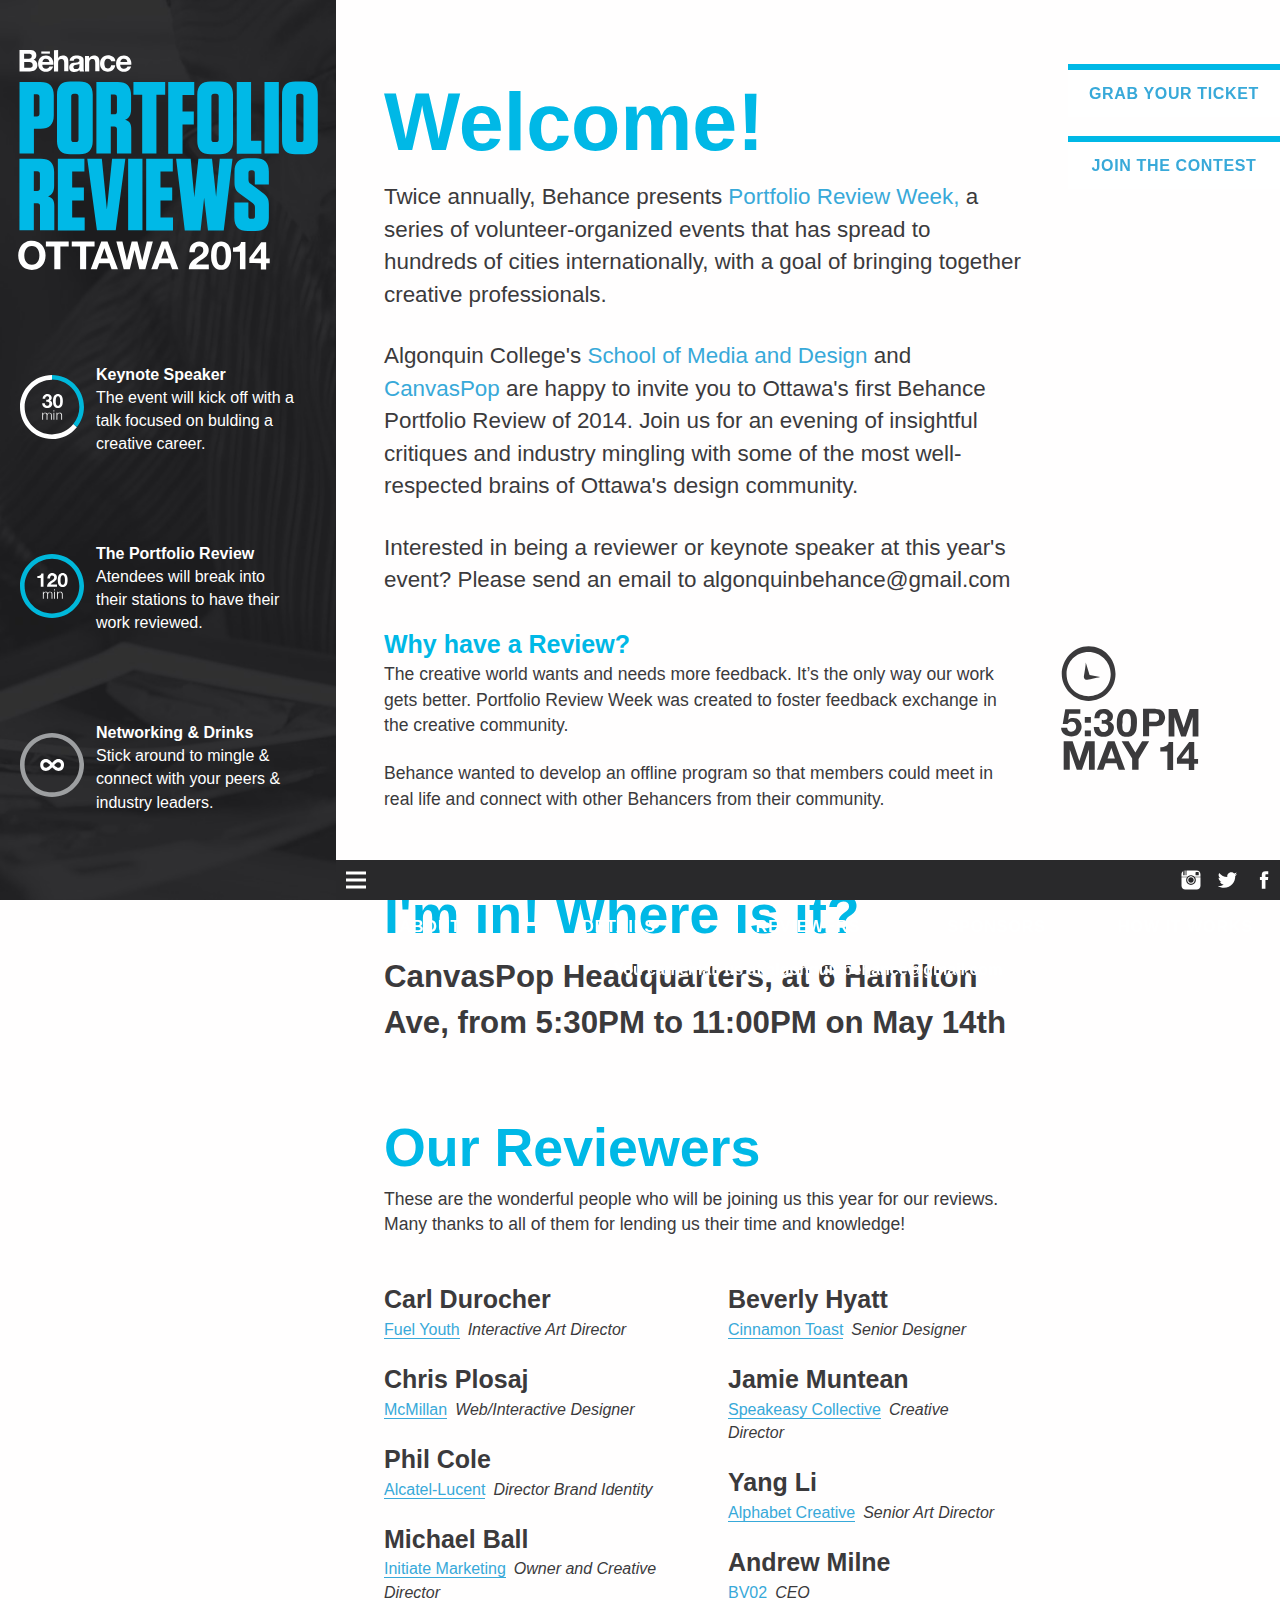
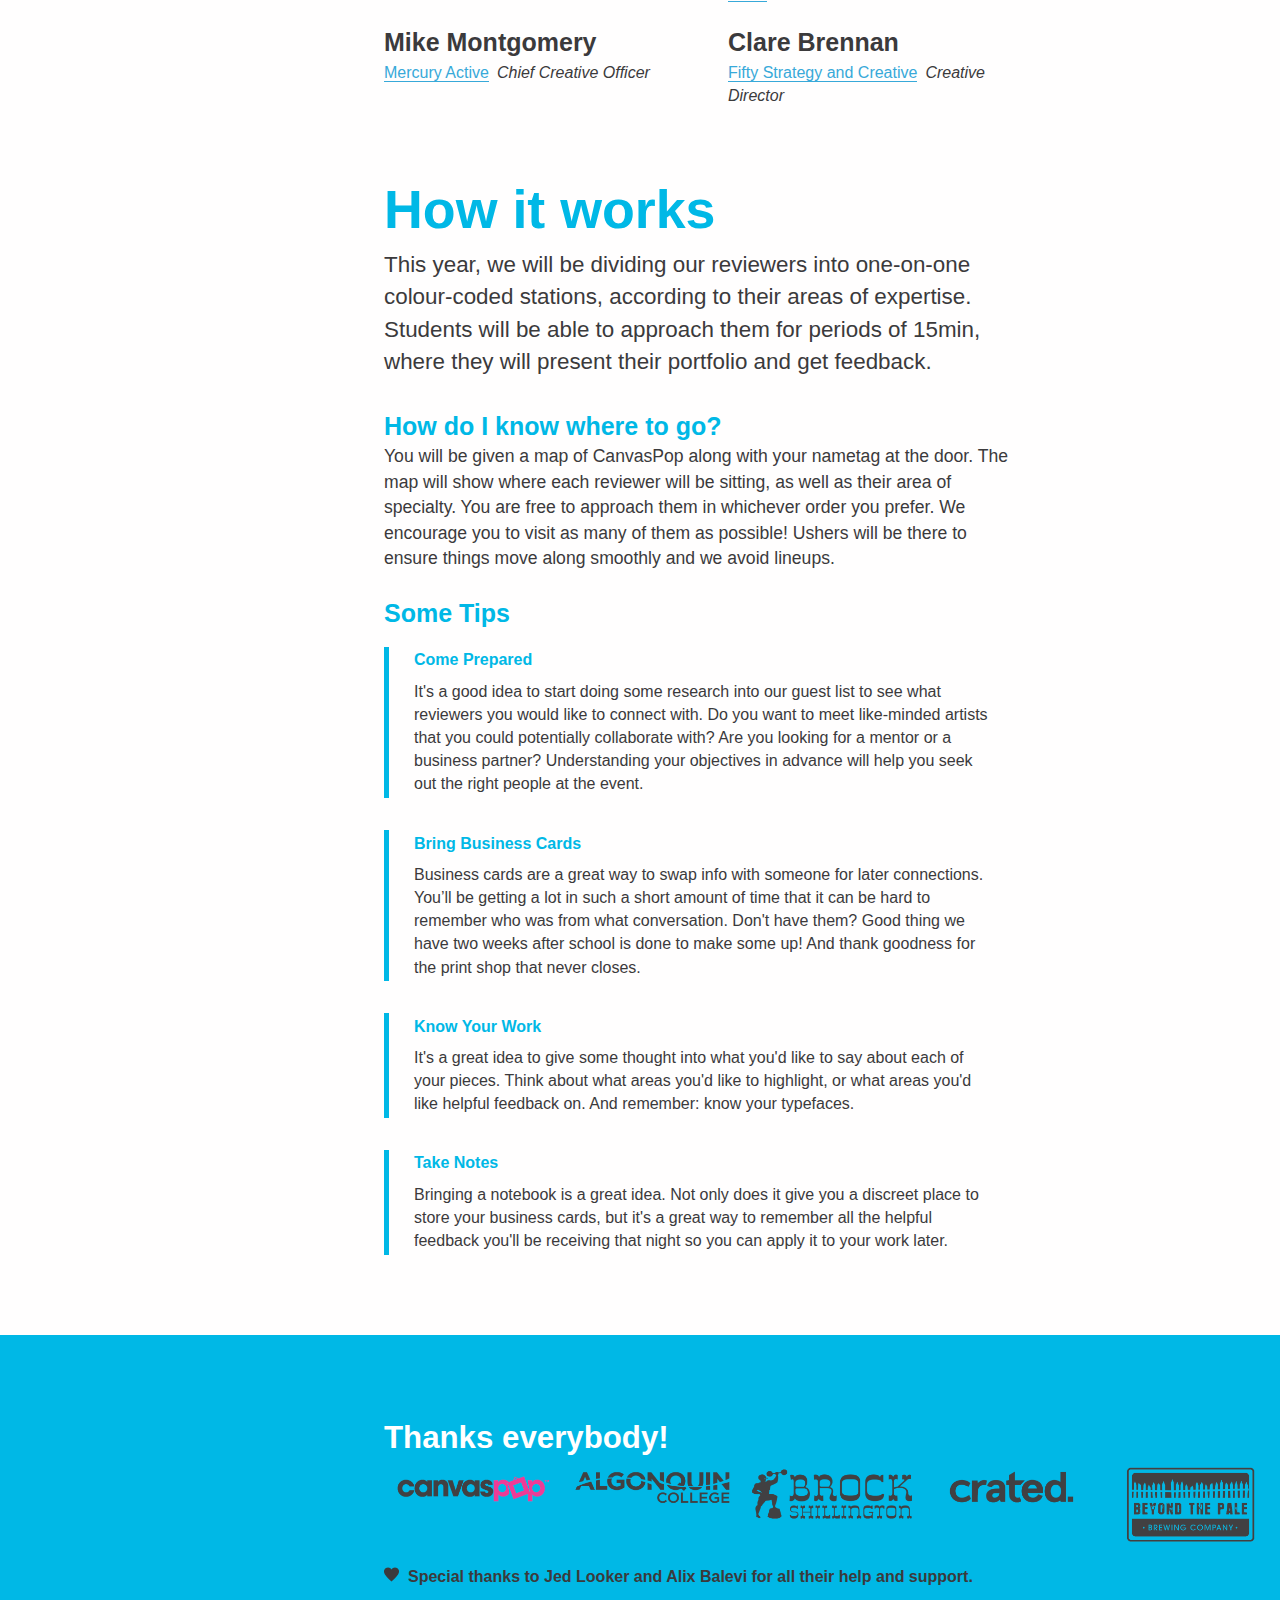
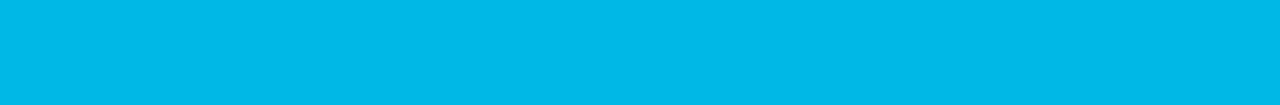
==== commit 36333004: "Spellcheck" ====
--- a/index.html
+++ b/index.html
@@ -102,13 +102,13 @@
 		<h3 class="white unit unit-s-1 unit-m-1 unit-l-1">Some Tips</h3>
 		<dl class="unit unit-s-1 unit-m-1 unit-l-1 indent">
 			<dt class="cinco white">Come Prepared</dt>
-			<dd class="cinco">It's a good idea to start doing some research into our guest list to see what reviewer's you'd like to connect with. Do you want to meet like-minded artists that you could potentially collaborate with? Are you looking for a mentor or a business partner? Understanding your objectives in advance will help you seek out the right people at the event.</dd>
+			<dd class="cinco">It's a good idea to start doing some research into our guest list to see what reviewers you would like to connect with. Do you want to meet like-minded artists that you could potentially collaborate with? Are you looking for a mentor or a business partner? Understanding your objectives in advance will help you seek out the right people at the event.</dd>
 			<dt class="cinco white">Bring Business Cards</dt>
-			<dd class="cinco">Business cards are a great way to swap info with someone for later connections. You’ll be getting a lot in such a short amount of time that it can be hard to remember who was from what conversation. Don't have them? Good thing we have two weeks after school is done to mak some up! And thank goodness for the print shop that never closes.</dd>
+			<dd class="cinco">Business cards are a great way to swap info with someone for later connections. You’ll be getting a lot in such a short amount of time that it can be hard to remember who was from what conversation. Don't have them? Good thing we have two weeks after school is done to make some up! And thank goodness for the print shop that never closes.</dd>
 			<dt class="cinco white">Know Your Work</dt>
 			<dd class="cinco">It's a great idea to give some thought into what you'd like to say about each of your pieces. Think about what areas you'd like to highlight, or what areas you'd like helpful feedback on. And remember: know your typefaces.</dd>
 			<dt class="cinco white">Take Notes</dt>
-			<dd class="cinco">Bringing a notebook is a great idea. Not only does it give you a discreet place to store your business cards, but it's a great way to remember all the helful feedback you'll be receiving that night, to apply it to your work later.</dd>
+			<dd class="cinco">Bringing a notebook is a great idea. Not only does it give you a discreet place to store your business cards, but it's a great way to remember all the helpful feedback you'll be receiving that night so you can apply it to your work later.</dd>
 		</dl>
 	</section>
 
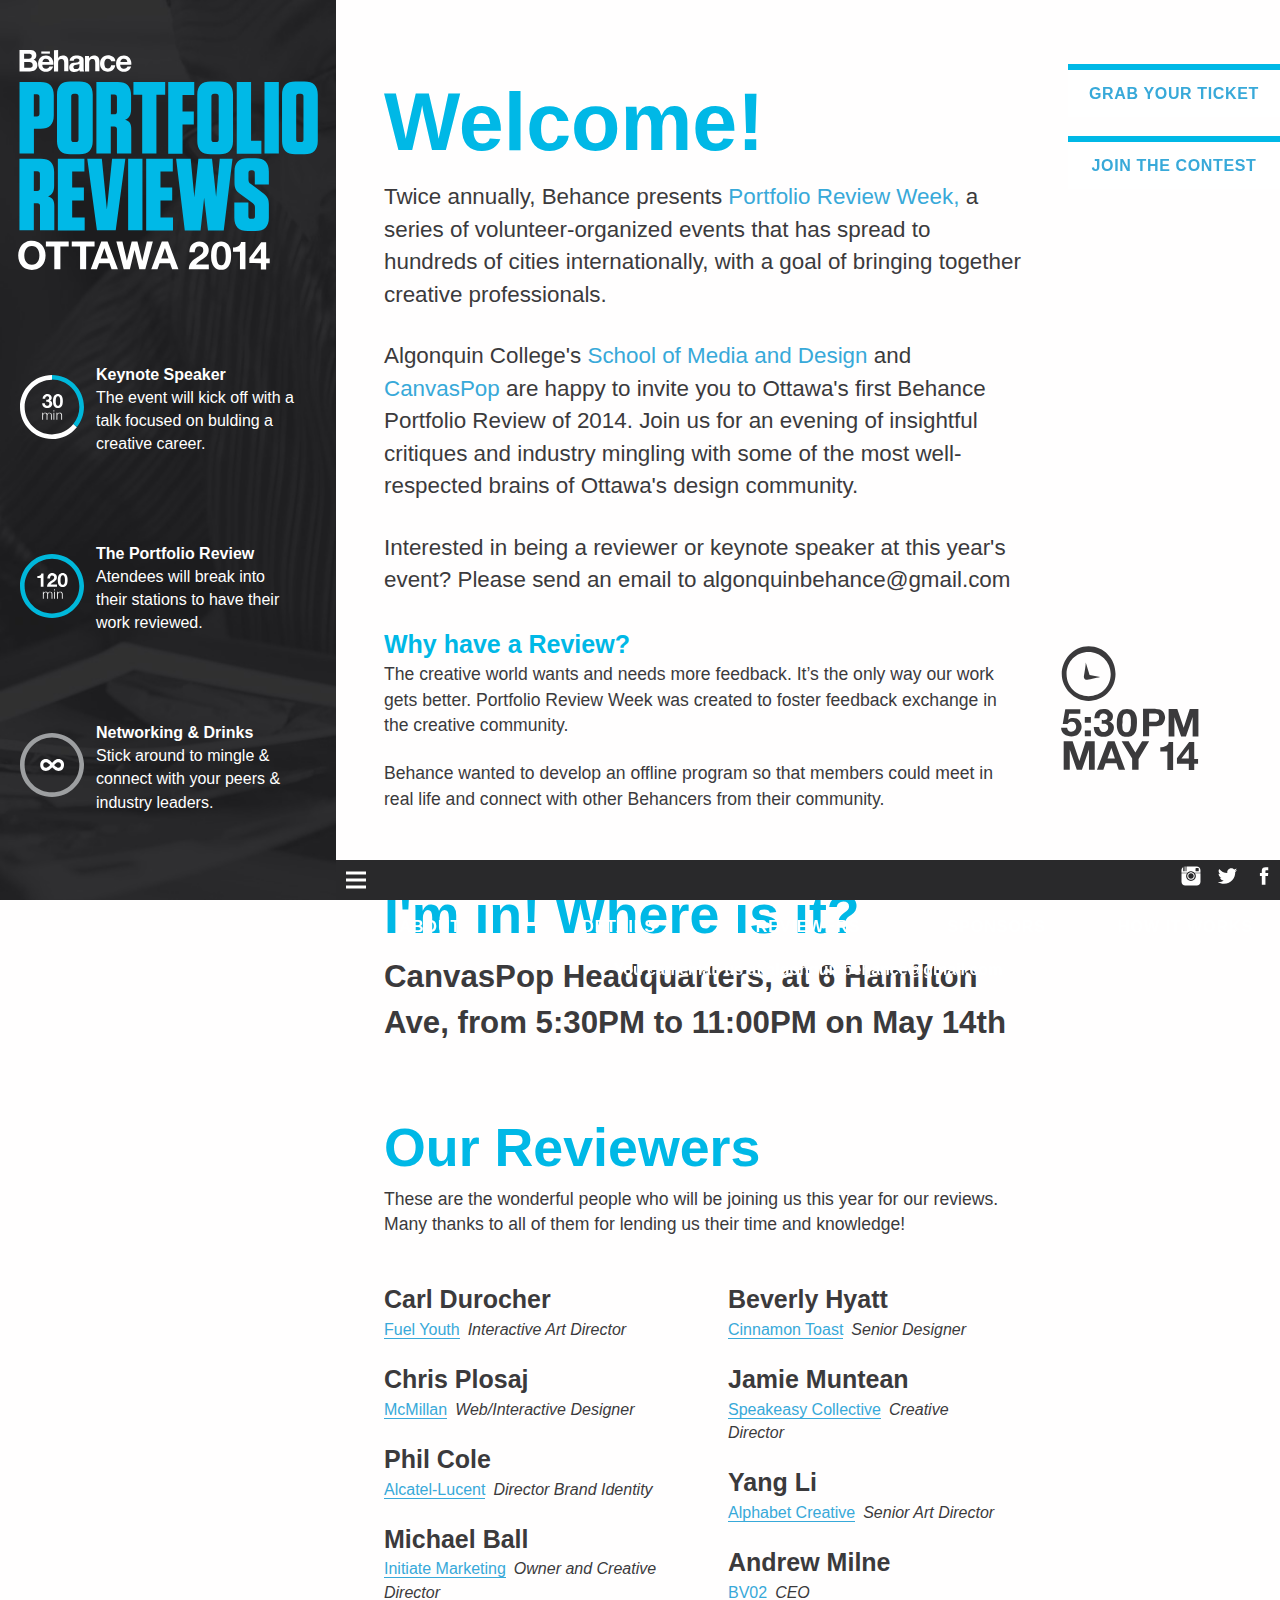
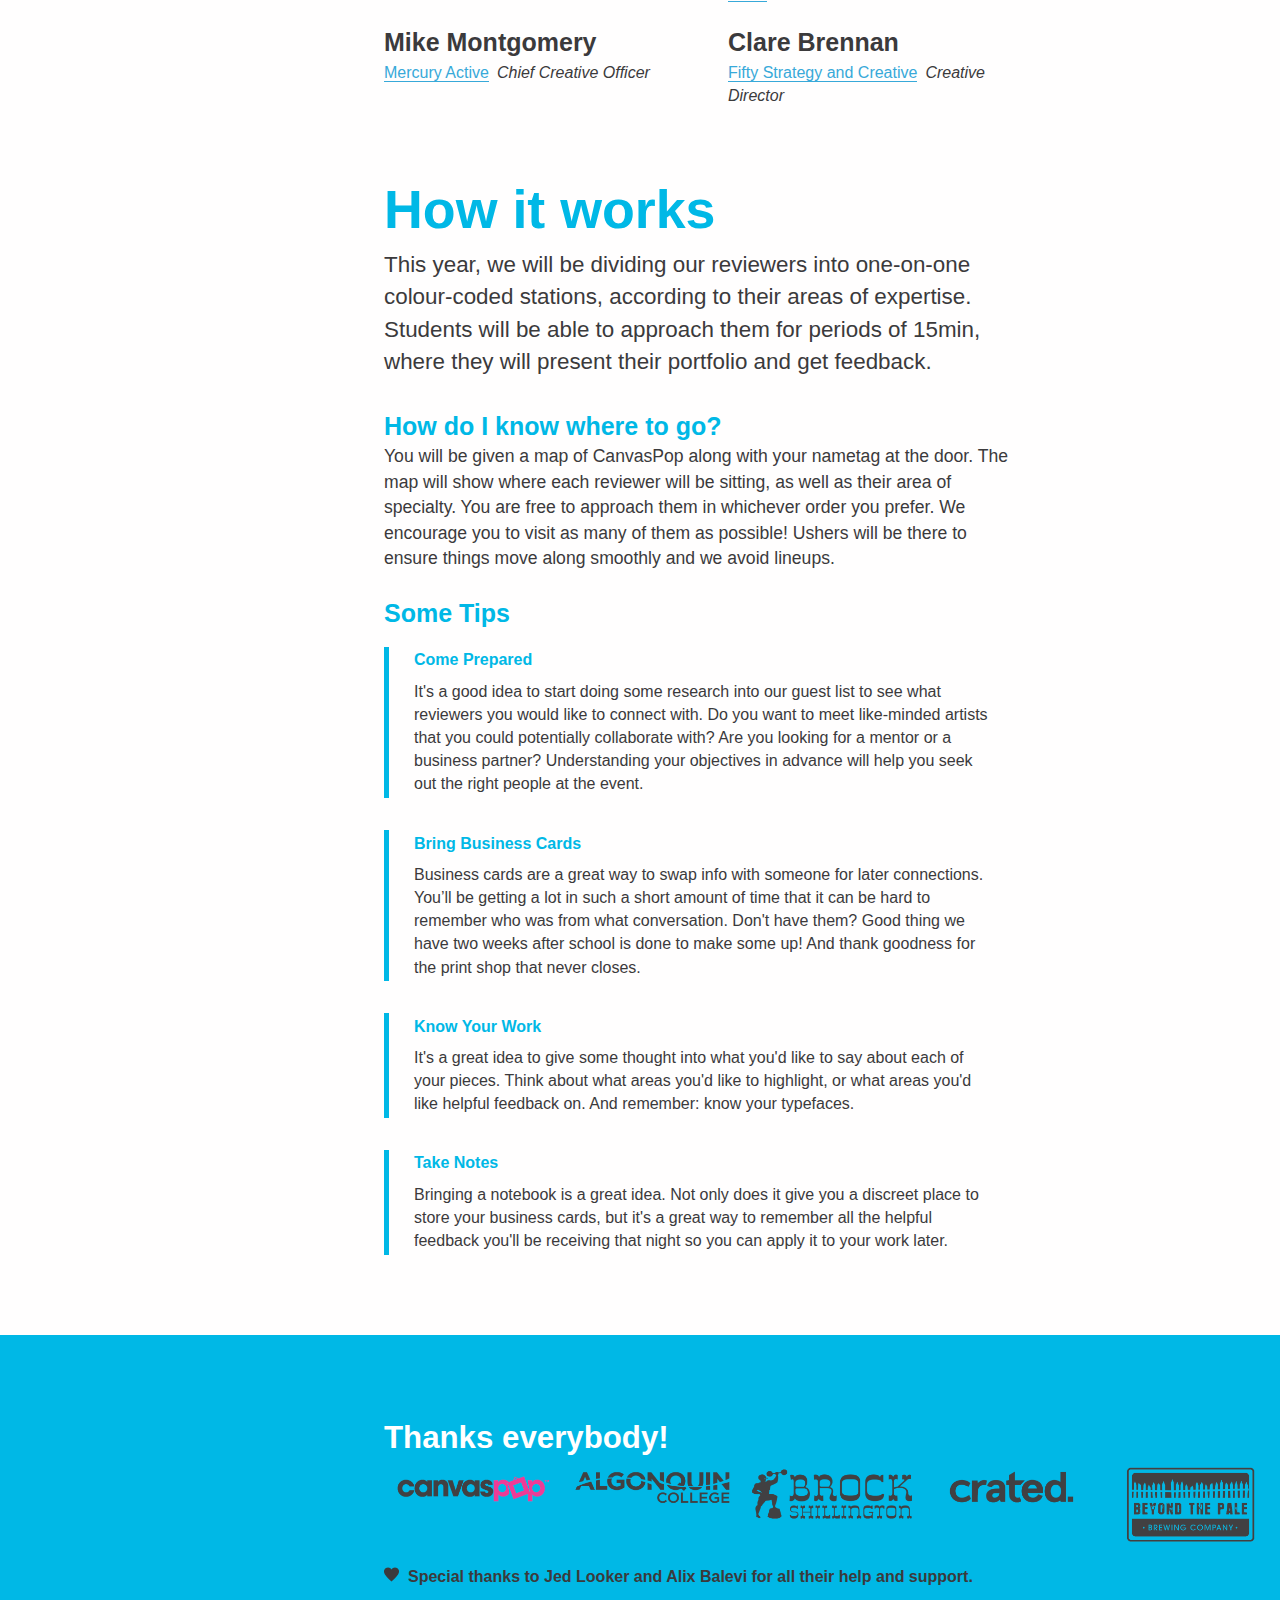
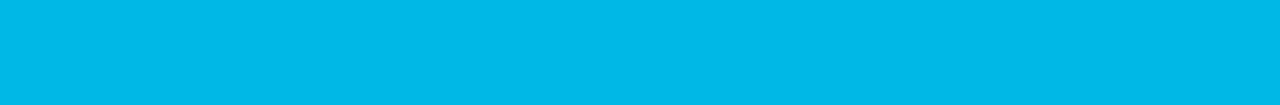
==== commit f6dba775: "Footer Debug, Nav links fixed, Vertical mediaquery" ====
--- a/index.html
+++ b/index.html
@@ -10,8 +10,6 @@
 	<link href="css/grid.css" rel="stylesheet">
 	<link href="css/nav.css" rel="stylesheet">
     <title>Behance Portfolio Review 2014 · Ottawa</title>
-    <link rel="shortcut icon" href='favicon.ico'>
-	<link rel="aplle-touch-icon" href='apple-touch-icon.png'>
 	<link rel="stylesheet" type="text/css" href="css/normalize.css" />
 	<link rel="stylesheet" type="text/css" href="css/component.css" />
 	<script src="js/modernizr.custom.js"></script>
@@ -22,13 +20,13 @@
 <body>
 	
 	<div class="side-nav cl-effect-5">
-		<a href="http://algonquinbehance.eventbrite.ca" class="get-ticket brand cuatro space" target="_blank">Grab your ticket</a>
+		<a href="http://algonquinbehance.eventbrite.ca" class="get-ticket brand cuatro space">Grab your ticket</a>
 		<a href="contest.html" class="get-ticket contest brand cuatro space">Join the contest</a>
 		<img class="date-time" src="images/date-time.svg" alt="Event will be on May 14th ad 5:30pm">
 	</div>
 	
 	<header class="grid">
-		<a href="index.html" class="title unit unit-xs-1 unit-s-1 unit-m-1 unit-l-1"><img src="images/behance-title.svg" alt="event title"></a>
+		<a href="index.html" class="title unit unit-xs-1 unit-s-1 unit-m-1 unit-l-1"><img src="images/behance-title.svg" class="title" alt="event title"></a>
 		<div class="schedule-part unit unit-xs-1 unit-s-1 unit-m-1 unit-l-1">
 			<img class="icon-top" alt="" src="images/schedule1.svg">
 			<p class="brand cinco">Keynote Speaker</p>
@@ -68,28 +66,28 @@
 		<div class="grid">
 			<p class="unit unit-s-1 unit-m-1 unit-l-1 p-med">These are the wonderful people who will be joining us this year for our reviews. Many thanks to all of them for lending us their time and knowledge!</p>
 			<dl class="cl-effect-15 unit unit-xs-1 unit-s-1 unit-m-1 unit-l-1-2">
-				<dt><a href="http://www.linkedin.com/in/carldurocher" target="_blank">Carl Durocher</a></dt>
-				<dd><a href="http://www.fuelyouth.com/" target="_blank">Fuel Youth</a><em>Interactive Art Director</em></dd>
-				<dt><a href="http://www.linkedin.com/pub/chris-plosaj/53/105/958" target="_blank">Chris Plosaj</a></dt>
-				<dd><a href="http://www.mcmillanagency.com/" target="_blank">McMillan</a><em>Web/Interactive Designer</em></dd>
-				<dt><a href="http://www.linkedin.com/pub/phil-cole/36/1a0/199" target="_blank">Phil Cole</a></dt>
-				<dd><a href="http://www.alcatel-lucent.com/" target="_blank">Alcatel-Lucent</a><em>Director Brand Identity</em></dd>
-				<dt><a href="http://www.linkedin.com/in/mgball" target="_blank">Michael Ball</a></dt>
-				<dd><a href="http://www.getinitiated.ca/" target="_blank">Initiate Marketing</a><em>Owner and Creative Director</em></dd>
-				<dt><a href="http://www.linkedin.com/pub/mike-montgomery/0/596/875" target="_blank">Mike Montgomery</a></dt>
-				<dd><a href="http://www.mercuryactive.com/" target="_blank">Mercury Active</a><em>Chief Creative Officer</em></dd>
+				<dt><a href="http://www.linkedin.com/in/carldurocher">Carl Durocher</a></dt>
+				<dd><a href="http://www.fuelyouth.com/">Fuel Youth</a><em>Interactive Art Director</em></dd>
+				<dt><a href="http://www.linkedin.com/pub/chris-plosaj/53/105/958">Chris Plosaj</a></dt>
+				<dd><a href="http://www.mcmillanagency.com/">McMillan</a><em>Web/Interactive Designer</em></dd>
+				<dt><a href="http://www.linkedin.com/pub/phil-cole/36/1a0/199">Phil Cole</a></dt>
+				<dd><a href="http://www.alcatel-lucent.com/">Alcatel-Lucent</a><em>Director Brand Identity</em></dd>
+				<dt><a href="http://www.linkedin.com/in/mgball">Michael Ball</a></dt>
+				<dd><a href="http://www.getinitiated.ca/">Initiate Marketing</a><em>Owner and Creative Director</em></dd>
+				<dt><a href="http://www.linkedin.com/pub/mike-montgomery/0/596/875">Mike Montgomery</a></dt>
+				<dd><a href="http://www.mercuryactive.com/">Mercury Active</a><em>Chief Creative Officer</em></dd>
 			</dl>
 			<dl class="cl-effect-15 unit unit-xs-1 unit-s-1 unit-m-1 unit-l-1-2 gutter">
-				<dt><a href="http://www.linkedin.com/in/beverlyhyatt" target="_blank">Beverly Hyatt</a></dt>
-				<dd><a href="http://www.cinnamontoast.ca/?lang=en" target="_blank">Cinnamon Toast</a><em>Senior Designer</em></dd>
-				<dt><a href="http://www.linkedin.com/pub/jamie-muntean/6/a47/a73" target="_blank">Jamie Muntean</a></dt>
-				<dd><a href="http://speakeasycollective.tv/" target="_blank">Speakeasy Collective</a><em>Creative Director</em></dd>
-				<dt><a href="http://www.linkedin.com/pub/yang-li-r-g-d/2a/8a/9a3" target="_blank">Yang Li</a></dt>
-				<dd><a href="http://www.alphabetcreative.com/" target="_blank">Alphabet Creative</a><em>Senior Art Director</em></dd>
-				<dt><a href="http://www.linkedin.com/in/andrewdmilne" target="_blank">Andrew Milne</a></dt>
-				<dd><a href="http://www.bv02.com/" target="_blank">BV02</a><em>CEO</em></dd>
-				<dt><a href="http://www.linkedin.com/pub/clare-brennan/11/b3b/165" target="_blank">Clare Brennan</a></dt>
-				<dd><a href="http://www.fifty-sc.com/" target="_blank">Fifty Strategy and Creative</a><em>Creative Director</em></dd>
+				<dt><a href="http://www.linkedin.com/in/beverlyhyatt">Beverly Hyatt</a></dt>
+				<dd><a href="http://www.cinnamontoast.ca/?lang=en">Cinnamon Toast</a><em>Senior Designer</em></dd>
+				<dt><a href="http://www.linkedin.com/pub/jamie-muntean/6/a47/a73">Jamie Muntean</a></dt>
+				<dd><a href="http://speakeasycollective.tv/">Speakeasy Collective</a><em>Creative Director</em></dd>
+				<dt><a href="http://www.linkedin.com/pub/yang-li-r-g-d/2a/8a/9a3">Yang Li</a></dt>
+				<dd><a href="http://www.alphabetcreative.com/">Alphabet Creative</a><em>Senior Art Director</em></dd>
+				<dt><a href="http://www.linkedin.com/in/andrewdmilne">Andrew Milne</a></dt>
+				<dd><a href="http://www.bv02.com/">BV02</a><em>CEO</em></dd>
+				<dt><a href="http://www.linkedin.com/pub/clare-brennan/11/b3b/165">Clare Brennan</a></dt>
+				<dd><a href="http://www.fifty-sc.com/">Fifty Strategy and Creative</a><em>Creative Director</em></dd>
 			</dl>
 		</div>
 	</section>
@@ -116,26 +114,30 @@
 		<h2 class="actual-white unit unit-s-1 unit-m-1 unit-l-1">Thanks everybody!</h2>
 
 		<div class="grid">
-			<a class="unit unit-xs-1 unit-s-1-2 unit-m-1-2 unit-l-1-5" href="http://www.canvaspop.com" target="_blank"><img src="images/logos/canvas-pop.png" class="flex-img" alt="canvaspop logo"></a>
-			<a class="unit unit-xs-1 unit-s-1-2 unit-m-1-2 unit-l-1-5" href="http://www.algonquincollege.com/mediaanddesign/" target="_blank"><img src="images/logos/algonquin.png" class="flex-img" alt="canvaspop logo"></a>
-			<a class="unit unit-xs-1 unit-s-1-2 unit-m-1-2 unit-l-1-5" href="" target="_blank"><img src="images/logos/brock.png" class="flex-img" alt="canvaspop logo"></a>
-			<a class="unit unit-xs-1 unit-s-1-2 unit-m-1-2 unit-l-1-5" href="http://www.crated.com" target="_blank"><img src="images/logos/crated.png" class="flex-img" alt="crated logo"></a>
-			<a class="unit unit-xs-1 unit-s-1-2 unit-m-1-2 unit-l-1-5" href="http://www.beyondthepale.ca/" target="_blank"><img src="images/logos/beyondthepale.png" class="flex-img" alt="crated logo"></a>
+			<a class="unit unit-xs-1 unit-s-1-2 unit-m-1-2 unit-l-1-5" href="http://www.canvaspop.com"><img src="images/logos/canvas-pop.png" class="flex-img" alt="canvaspop logo"></a>
+			<a class="unit unit-xs-1 unit-s-1-2 unit-m-1-2 unit-l-1-5" href="http://www.algonquincollege.com/mediaanddesign/"><img src="images/logos/algonquin.png" class="flex-img" alt="canvaspop logo"></a>
+			<a class="unit unit-xs-1 unit-s-1-2 unit-m-1-2 unit-l-1-5" href=""><img src="images/logos/brock.png" class="flex-img" alt="canvaspop logo"></a>
+			<a class="unit unit-xs-1 unit-s-1-2 unit-m-1-2 unit-l-1-5" href="http://www.crated.com"><img src="images/logos/crated.png" class="flex-img" alt="crated logo"></a>
+			<a class="unit unit-xs-1 unit-s-1-2 unit-m-1-2 unit-l-1-5" href="http://www.beyondthepale.ca/"><img src="images/logos/beyondthepale.png" class="flex-img" alt="crated logo"></a>
 			
 			<p class="brand unit unit-xs-1 unit-s-1 unit-m-1 unit-l-1 heart">Special thanks to Jed Looker and Alix Balevi for all their help and support.</p>
 		</div>
 	</div>
 				
-	<footer class="init-footer grid">
-		<div class="unit unit-xs-1-2 unit-s-1-2 unit-m-1-2 unit-l-1-2">
-			<a href="#" class="nav-btn hide-text"></a>
+	<footer class="init-footer">
+		<div class="grid">
+			<div class="unit unit-xs-1-2 unit-s-1-2 unit-m-1-2 unit-l-1-2">
+				<a href="#" class="nav-btn hide-text"></a>
+			</div>
+			<div class="unit unit-xs-1-2 unit-s-1-2 unit-m-1-2 unit-l-1-2">
+				<div class="social2">
+					<a href="http://instagram.com/acbehance"><i class="instagram unit unit-s-1-3 unit-m-1-3 unit-l-1-3"></i></a>
+					<a href="http://twitter.com/algonquindesign"><i class="twitter unit unit-s-1-3 unit-m-1-3 unit-l-1-3"></i></a>
+					<a href="http://www.facebook.com/algonquindesign"><i class="facebook unit unit-s-1-3 unit-m-1-3 unit-l-1-3"></i></a>
+				</div>
+			</div>
 		</div>
-		<div class="social2 unit unit-xs-1-2 unit-s-1-2 unit-m-1-2 unit-l-1-2 grid">
-			<a href="http://instagram.com/acbehance"><i class="instagram unit unit-s-1-3 unit-m-1-3 unit-l-1-3"></i></a>
-			<a href="http://twitter.com/algonquindesign"><i class="twitter unit unit-s-1-3 unit-m-1-3 unit-l-1-3"></i></a>
-			<a href="http://www.facebook.com/algonquindesign"><i class="facebook unit unit-s-1-3 unit-m-1-3 unit-l-1-3"></i></a>
-		</div>
-
+		
 		<nav class="nav nav-top cl-effect-4" data-state="collapsed">
 			<ul class="grid">
 				<li class="brand space unit unit-xs-1 unit-s-1 unit-m-1 unit-l-1-5"><a href="#about">About</a></li>
--- a/css/general.css
+++ b/css/general.css
@@ -105,6 +105,24 @@
 		margin: .75em .75em 0 0;
 	}
 	
+}
+
+@media only screen and (max-height: 42em) {
+	
+	header{
+		font-size: .9em;
+	}
+	
+	.title {
+		position: absolute; 
+		left:-5rem;
+		max-height: 5rem;
+		text-align: left;
+	}
+	
+	.schedule-part {
+		height: 25%;
+	}
 }
 
 .main {
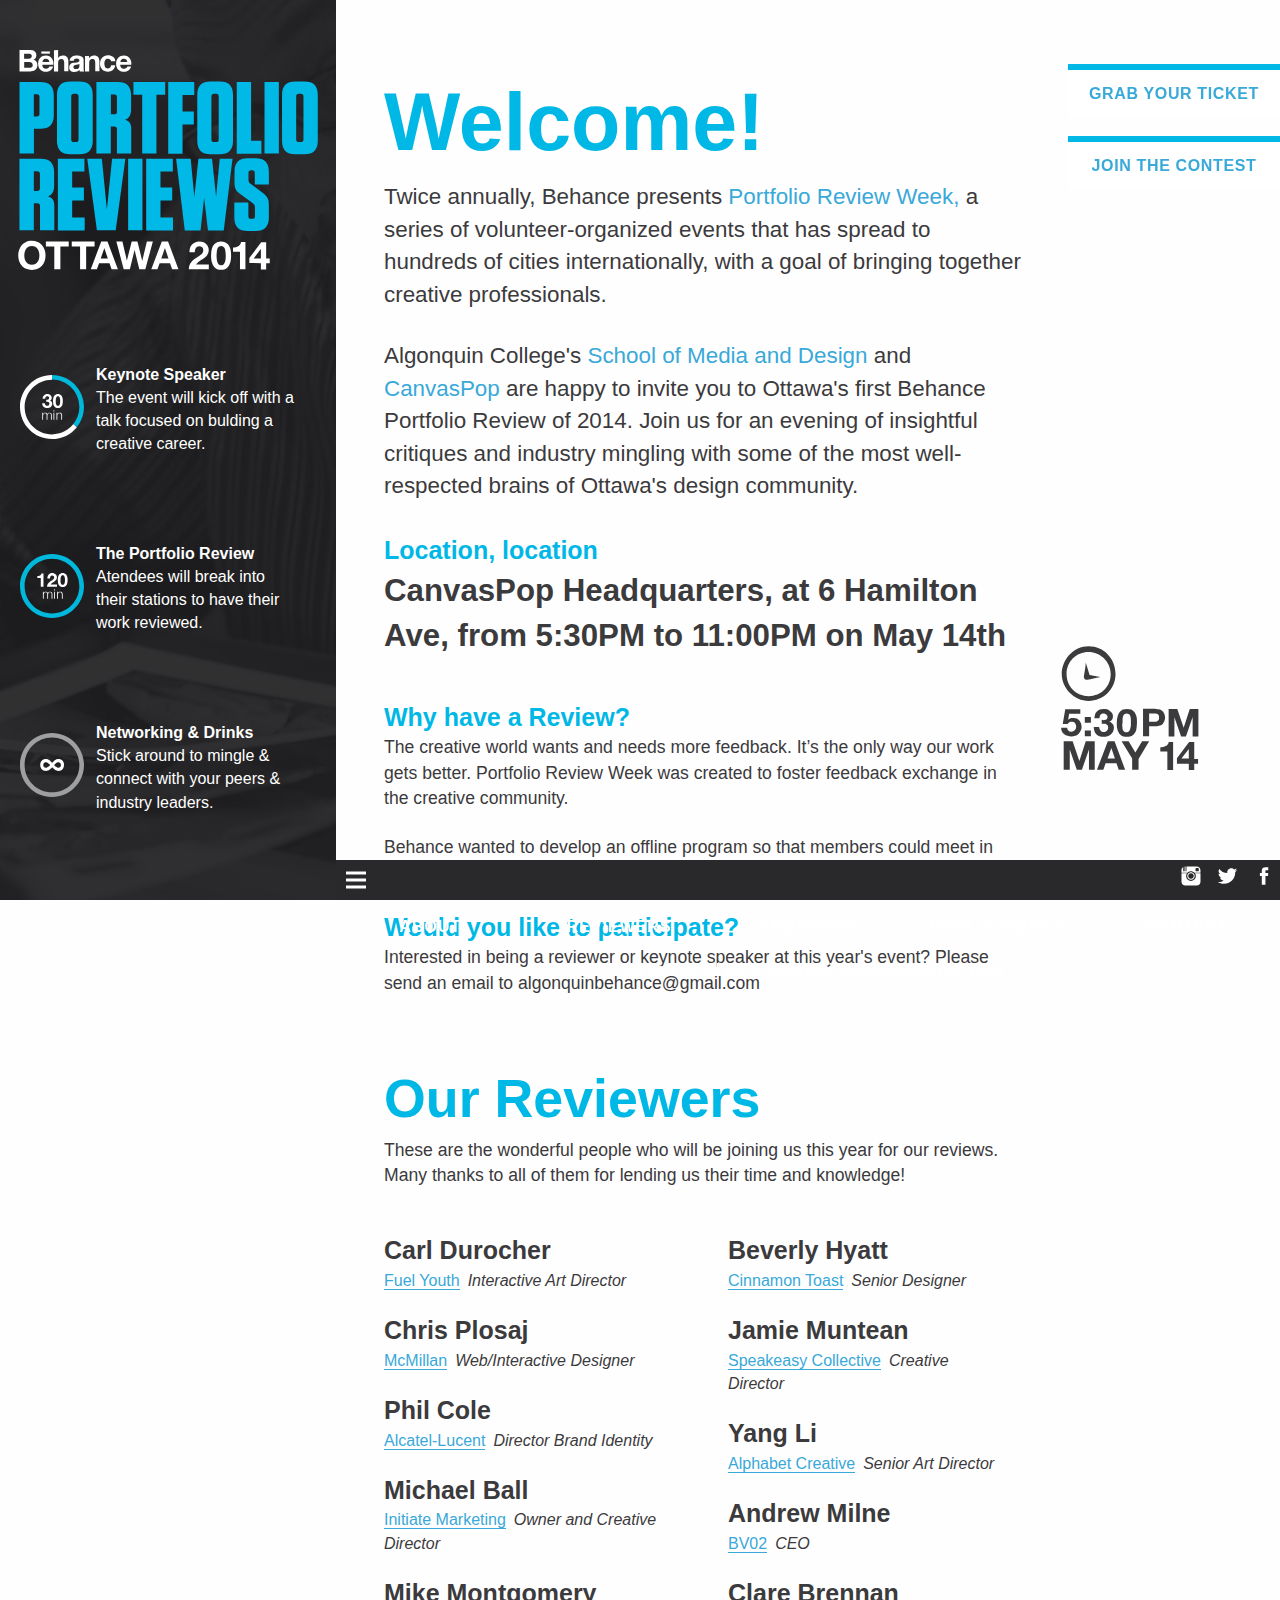
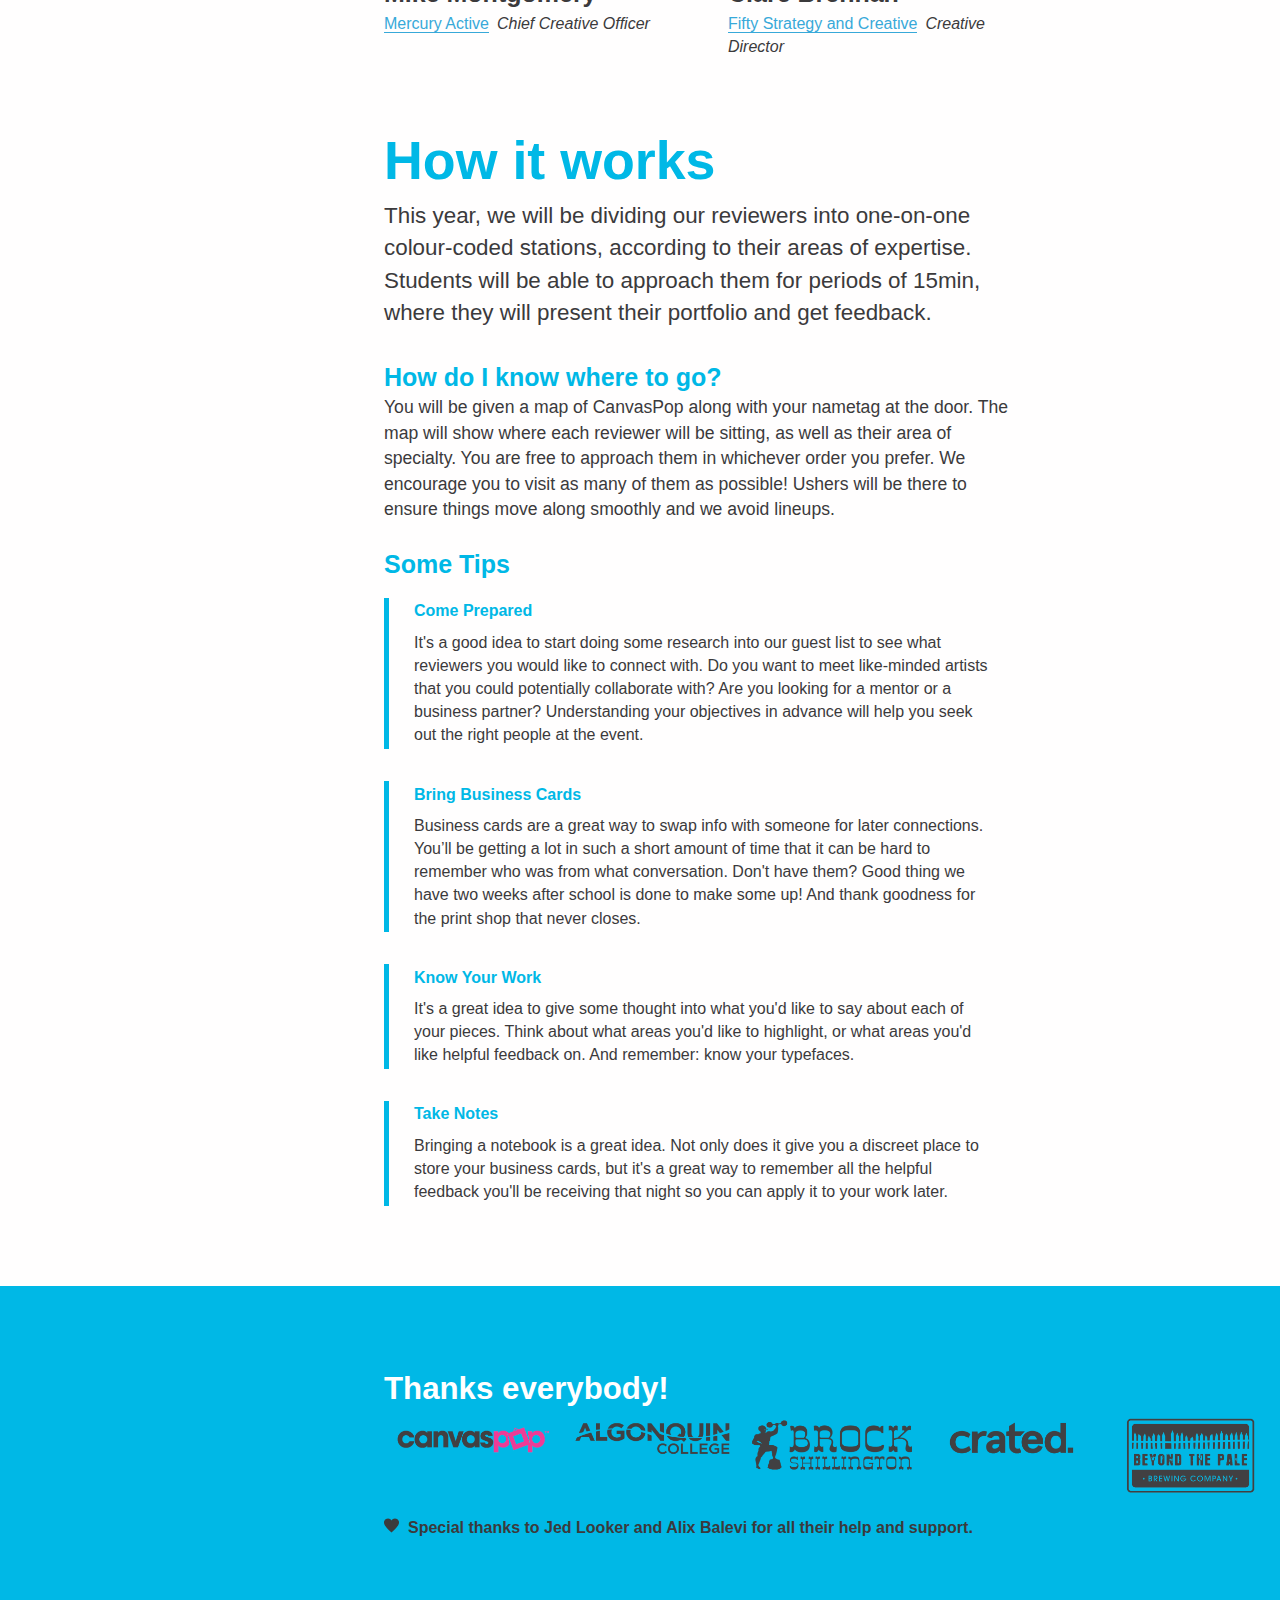
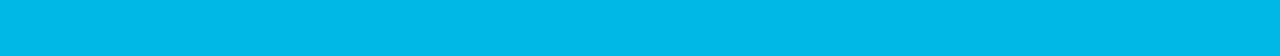
==== commit f742a0e7: "Rearranged Information" ====
--- a/index.html
+++ b/index.html
@@ -48,18 +48,14 @@
 		<h1 class="white unit unit-s-1 unit-m-1 unit-l-1">Welcome!</h1>
 		<p class="unit unit-s-1 unit-m-1 unit-l-1 p-large">Twice annually, Behance presents <a href="https://www.behance.net/reviews">Portfolio Review Week,</a> a series of volunteer-organized events that has spread to hundreds of cities internationally, with a goal of bringing together creative professionals.</p>
 		<p class="unit unit-s-1 unit-m-1 unit-l-1 p-large">Algonquin College's <a href="http://www.algonquincollege.com/mediaanddesign/">School of Media and Design</a> and <a href="http://www.canvaspop.com">CanvasPop</a> are happy to invite you to Ottawa's first Behance Portfolio Review of 2014. Join us for an evening of insightful critiques and industry mingling with some of the most well-respected brains of Ottawa's design community.</p>
-		<p class="unit unit-s-1 unit-m-1 unit-l-1 p-large">Interested in being a reviewer or keynote speaker at this year's event? Please send an email to algonquinbehance@gmail.com</p> 
+		<h2 class="tres white unit unit-s-1 unit-m-1 unit-l-1">Location, location</h2>
+		<p class="dos brand unit unit-xs-1 unit-s-1 unit-m-1 unit-l-1">CanvasPop Headquarters, at 6 Hamilton Ave, from 5:30PM to 11:00PM on May 14th</p>
 		<h2 class="tres white unit unit-s-1 unit-m-1 unit-l-1">Why have a Review?</h2>
 		<p class="unit unit-s-1 unit-m-1 unit-l-1 p-med">The creative world wants and needs more feedback. It’s the only way our work gets better. Portfolio Review Week was created to foster feedback exchange in the creative community.</p>
-		<p class="unit unit-s-1 unit-m-1 unit-l-1 p-med">Behance wanted to develop an offline program so that members could meet in real life and connect with other Behancers from their community.</p>
+		<p class="unit unit-s-1 unit-m-1 unit-l-1 p-med">Behance wanted to develop an offline program so that members could meet in real life and connect with other Behancers from their community.</p>		
+		<h2 class="tres white unit unit-s-1 unit-m-1 unit-l-1">Would you like to participate?</h2>		
+		<p class="unit unit-s-1 unit-m-1 unit-l-1 p-med">Interested in being a reviewer or keynote speaker at this year's event? Please send an email to algonquinbehance@gmail.com</p> 
 	</section>
-	
-	<section id="details">
-		<div class="grid">
-			<h2 class="big-dos white unit unit-xs-1 unit-s-1 unit-m-1-1 unit-l-1-1">I'm in! Where is it?</h2>
-			<p class="dos brand unit unit-xs-1 unit-s-1 unit-m-1 unit-l-1 no-margin">CanvasPop Headquarters, at 6 Hamilton Ave, from 5:30PM to 11:00PM on May 14th</p>
-		</div>
-	</section>	
 
 	<section class="reviewers unit unit-s-1 unit-m-1 unit-l-1" id="reviewers">
 		<h2 class="white big-dos">Our Reviewers</h2>
@@ -141,10 +137,10 @@
 		<nav class="nav nav-top cl-effect-4" data-state="collapsed">
 			<ul class="grid">
 				<li class="brand space unit unit-xs-1 unit-s-1 unit-m-1 unit-l-1-5"><a href="#about">About</a></li>
-				<li class="brand space unit unit-xs-1 unit-s-1-2 unit-m-1-2 unit-l-1-5"><a href="#details">Details</a></li>
 				<li class="brand space unit unit-xs-1 unit-s-1-2 unit-m-1-2 unit-l-1-5"><a href="#reviewers">Reviewers</a></li>
 				<li class="brand space unit unit-xs-1 unit-s-1-2 unit-m-1-2 unit-l-1-5"><a href="#sponsors">Sponsors</a></li>
 				<li class="brand space unit unit-xs-1 unit-s-1-2 unit-m-1-2 unit-l-1-5"><a href="#works">How it works</a></li>
+				<li class="brand space unit unit-xs-1 unit-s-1-2 unit-m-1-2 unit-l-1-5"><a href="contest.html">Contest</a></li>
 				<li class="brand space unit unit-xs-1 unit-s-1 unit-m-1 unit-l-1-1 email">You can email us at algonquinbehance@gmail.com</li>
 			</ul>
 		</nav>
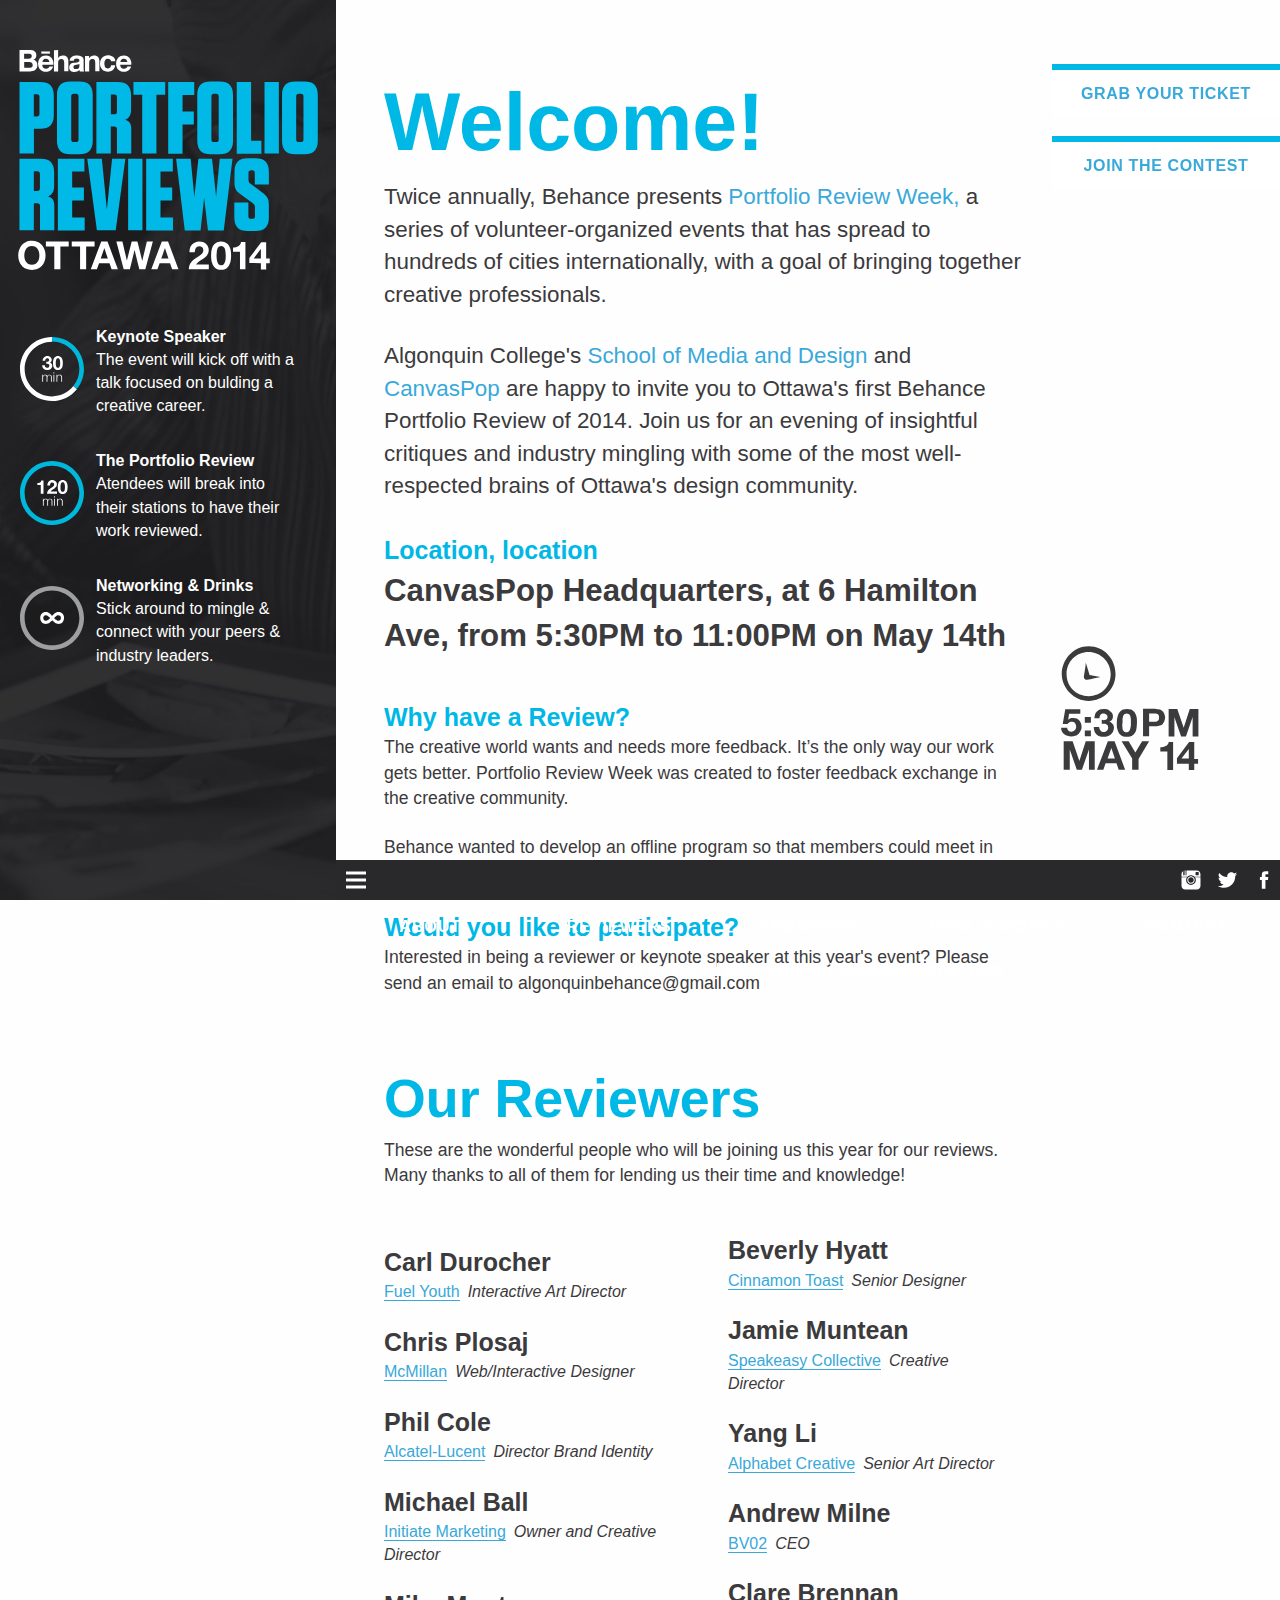
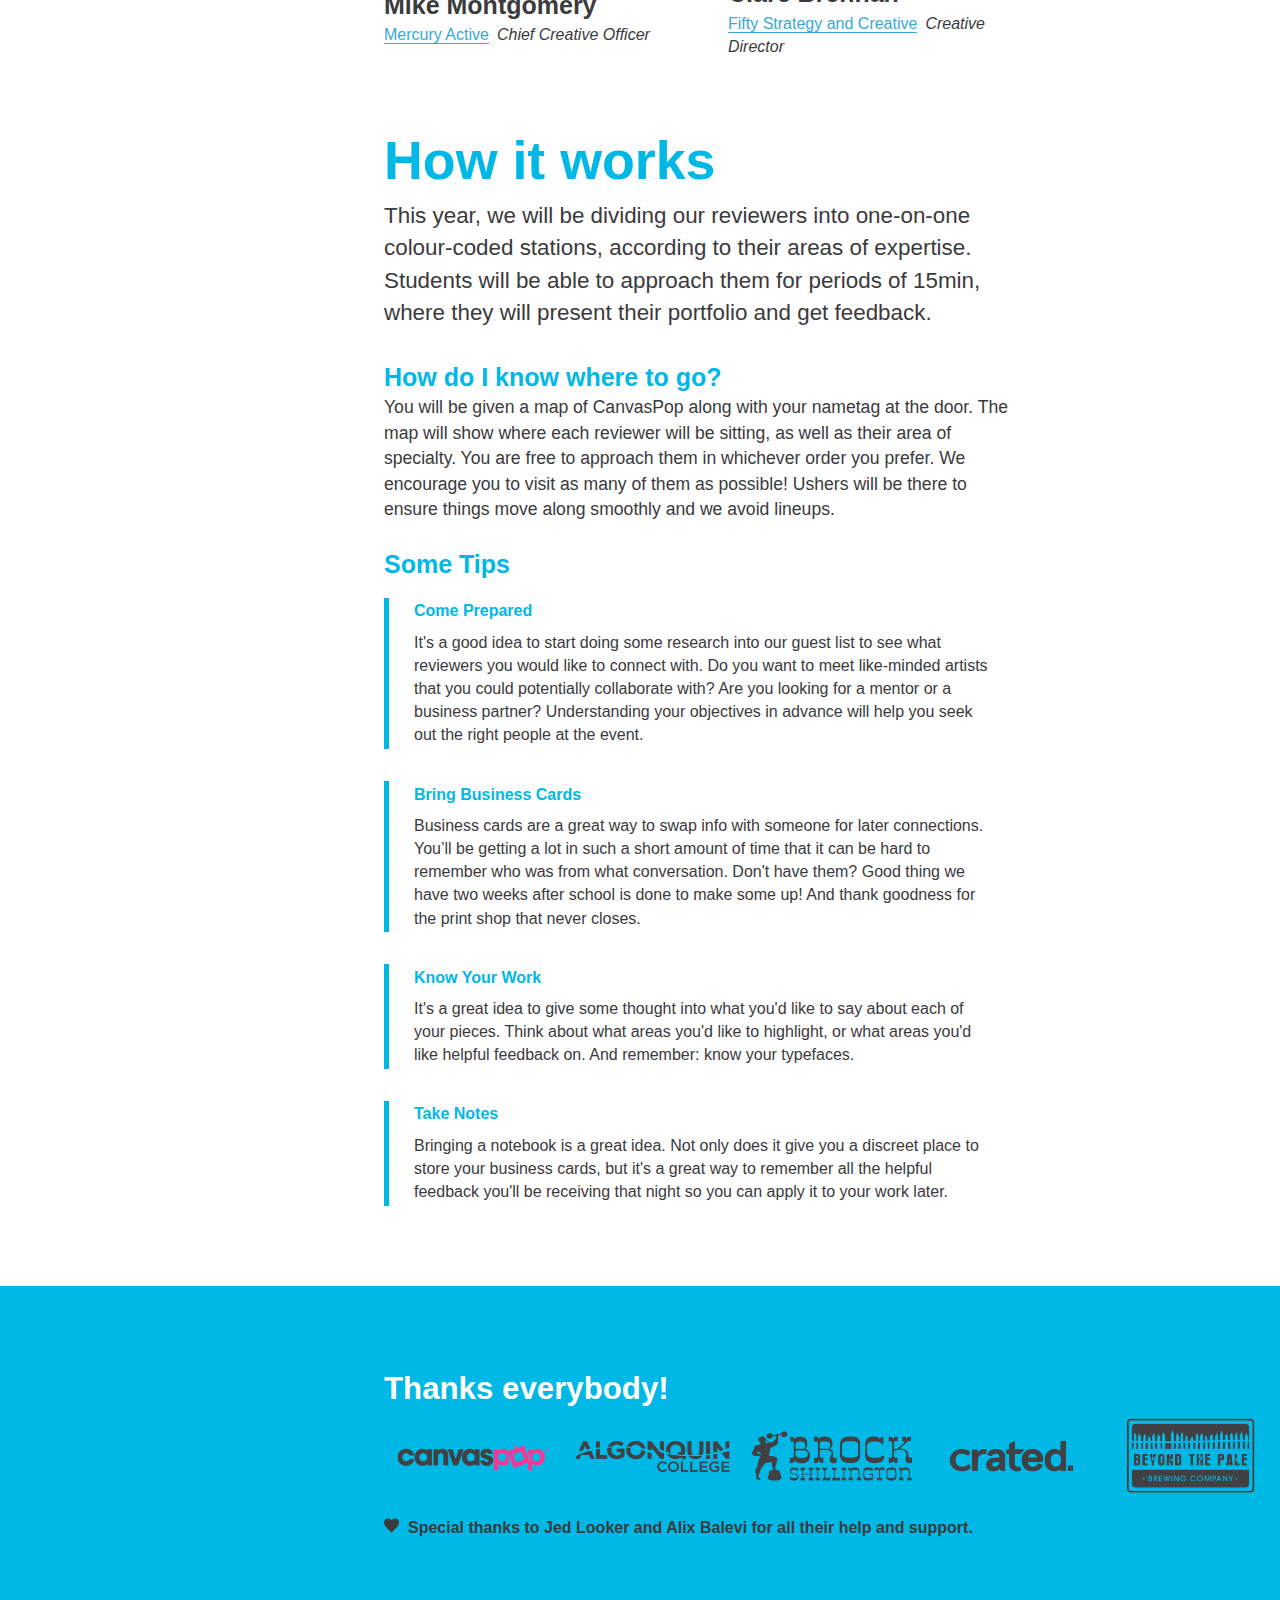
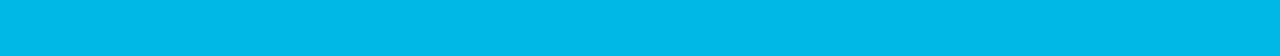
==== commit 58891efa: "Fix Reviewers Margin on mobile" ====
--- a/index.html
+++ b/index.html
@@ -57,7 +57,7 @@
 		<p class="unit unit-s-1 unit-m-1 unit-l-1 p-med">Interested in being a reviewer or keynote speaker at this year's event? Please send an email to algonquinbehance@gmail.com</p> 
 	</section>
 
-	<section class="reviewers unit unit-s-1 unit-m-1 unit-l-1" id="reviewers">
+	<section class="reviewers" id="reviewers">
 		<h2 class="white big-dos">Our Reviewers</h2>
 		<div class="grid">
 			<p class="unit unit-s-1 unit-m-1 unit-l-1 p-med">These are the wonderful people who will be joining us this year for our reviews. Many thanks to all of them for lending us their time and knowledge!</p>
--- a/css/general.css
+++ b/css/general.css
@@ -26,8 +26,12 @@
 	line-height: 1.45;
 	color: #3B3A3C;
 	font-size: .9em;
-	padding: 3rem 0 1.45em 0;
+	padding: 2.9em 0 1.45em 0;
 	font-family: 'Helvetica Neue', Helvetica, sans-serif;
+}
+
+.contest-page {
+	padding: 2.9em 0 6.15em 0;
 }
 
 header {
@@ -38,6 +42,10 @@
 	background-position: left center;
 }
 
+.title {
+	
+}
+
 /* Schedule */
 
 .schedule {
@@ -49,13 +57,15 @@
 }
 
 .schedule-part {
+	display: block;
+	min-height: 5em;
 	margin: 1em 0;
 	padding-left: 1.25em;
 }
 
 .schedule-part p{
 	max-width: 80%;
-	margin: 0;
+	margin: 0 auto;
 	color: #fff;
 }
 
@@ -69,9 +79,14 @@
 	margin: 0rem 3% 0.75rem;
 }
 
+
 @media only screen and (min-width: 38em) {
 	
 	html, body {
+		padding: 0 0 1.95em 0;
+	}
+	
+	.contest-page {
 		padding: 0 0 1.95em 0;
 	}
 	
@@ -81,13 +96,14 @@
 		top: 0;
 		bottom:0;
 		height: 100%;
-		max-width: 21rem;
+		width: 21rem;
 		z-index: 8000;
 	}
 	
 	.schedule-part {
+		position: relative;
 		margin: 0;
-		padding-left:1.25em;
+		padding: .5em 0 .5em 1.25em;
 	}
 
 	.schedule-part p{
@@ -107,23 +123,32 @@
 	
 }
 
-@media only screen and (max-height: 42em) {
-	
-	header{
-		font-size: .9em;
+@media only screen and (min-width: 38em) and (min-height: 650px) {
+	
+	
+	.schedule-part {
+		padding: 1em 0 1em 1.25em;
 	}
 	
 	.title {
-		position: absolute; 
-		left:-5rem;
-		max-height: 5rem;
-		text-align: left;
-	}
+		margin-bottom: 1rem;
+	}
+	
+}
+
+@media only screen and (min-width: 38em) and (min-height: 1000px) {
+	
 	
 	.schedule-part {
-		height: 25%;
-	}
-}
+		padding: 1.25em 0 1em 1.5em;
+	}
+	
+	.title {
+		margin-bottom: 1.3rem;
+	}
+	
+}
+
 
 .main {
 	position: relative;
@@ -341,7 +366,7 @@
 	
 	.get-ticket {
 		top: 4em;
-		max-width: 13.25em;
+		max-width: 14.25em;
 		padding: 0.3em;
 		right: 0rem;
 	}
--- a/css/grid.css
+++ b/css/grid.css
@@ -3,10 +3,10 @@
   padding: 0;
   letter-spacing: -0.31em;
   text-rendering: optimizespeed;
-  display: -webkit-flex;
+  /*display: -webkit-flex;
   -webkit-flex-flow: row wrap;
   display: -ms-flexbox;
-  -ms-flex-flow: row wrap;
+  -ms-flex-flow: row wrap;*/
 }
 
 .grid-bottom {
